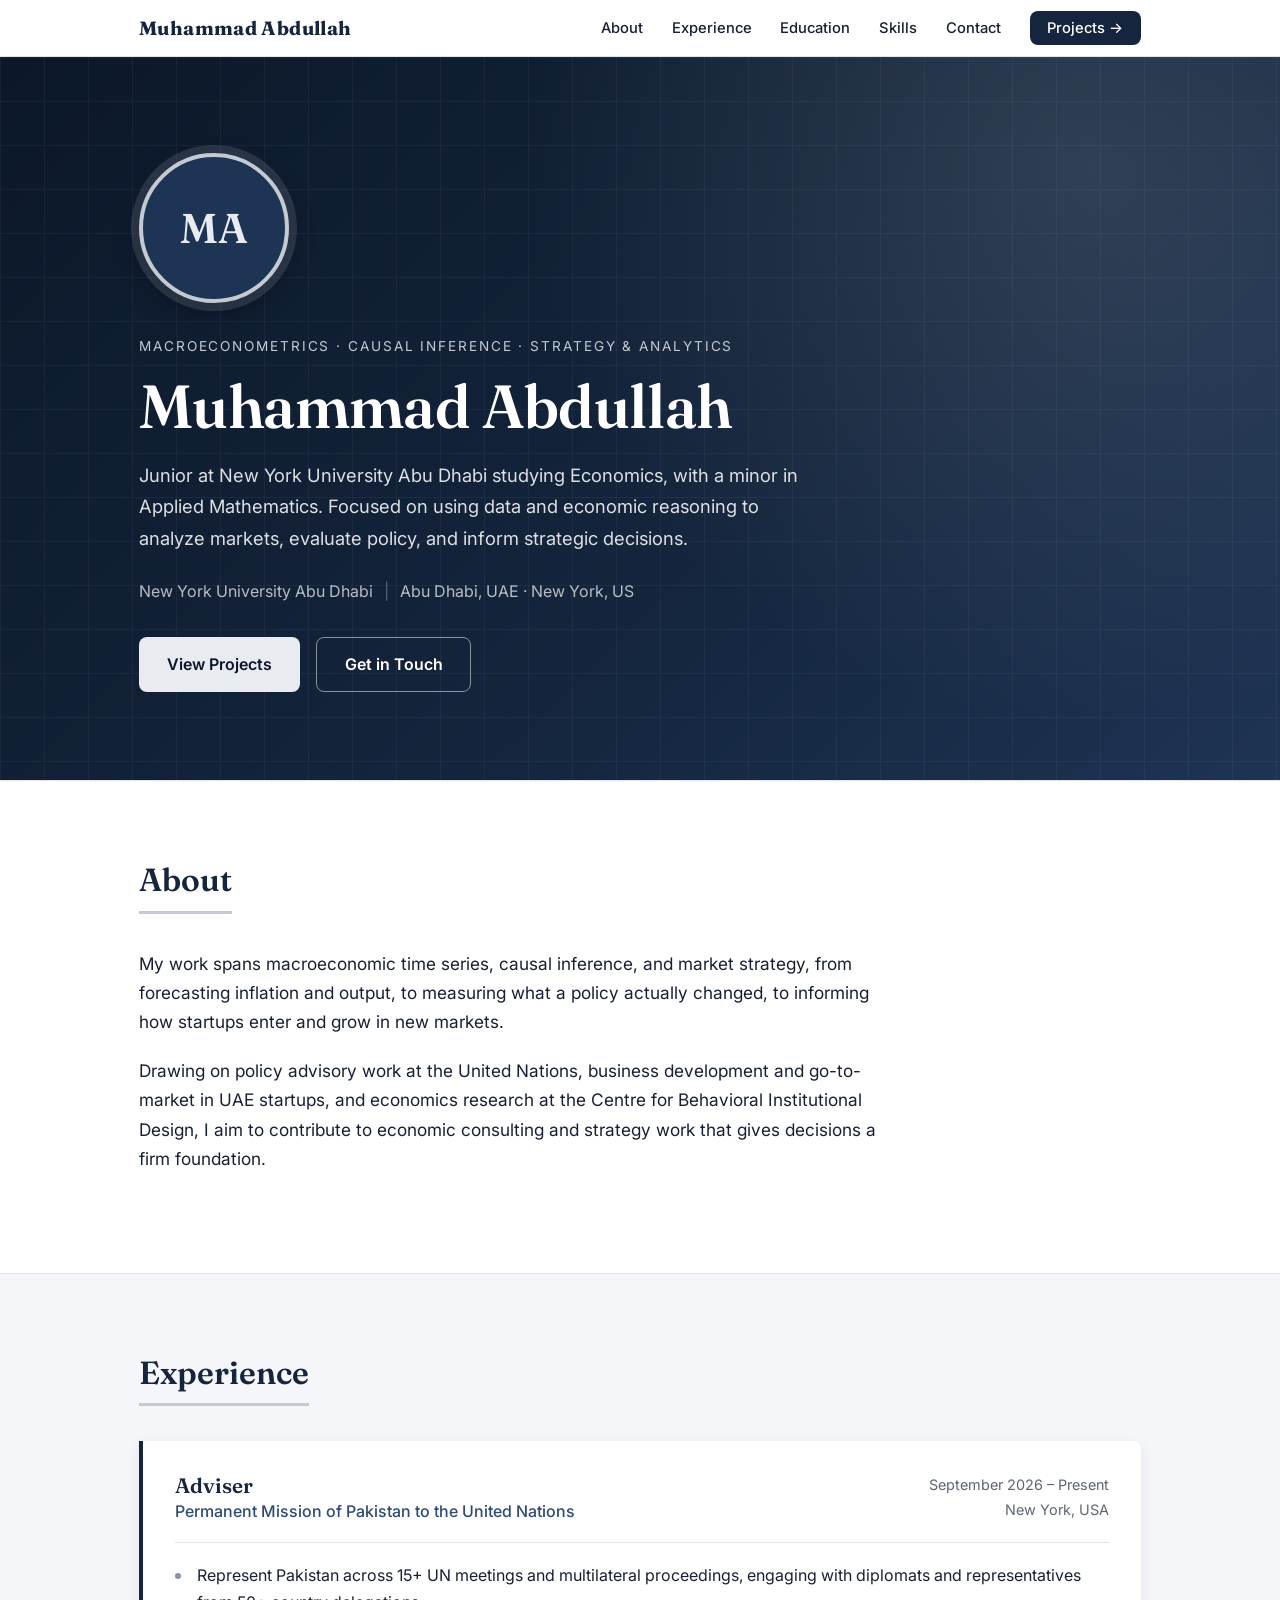
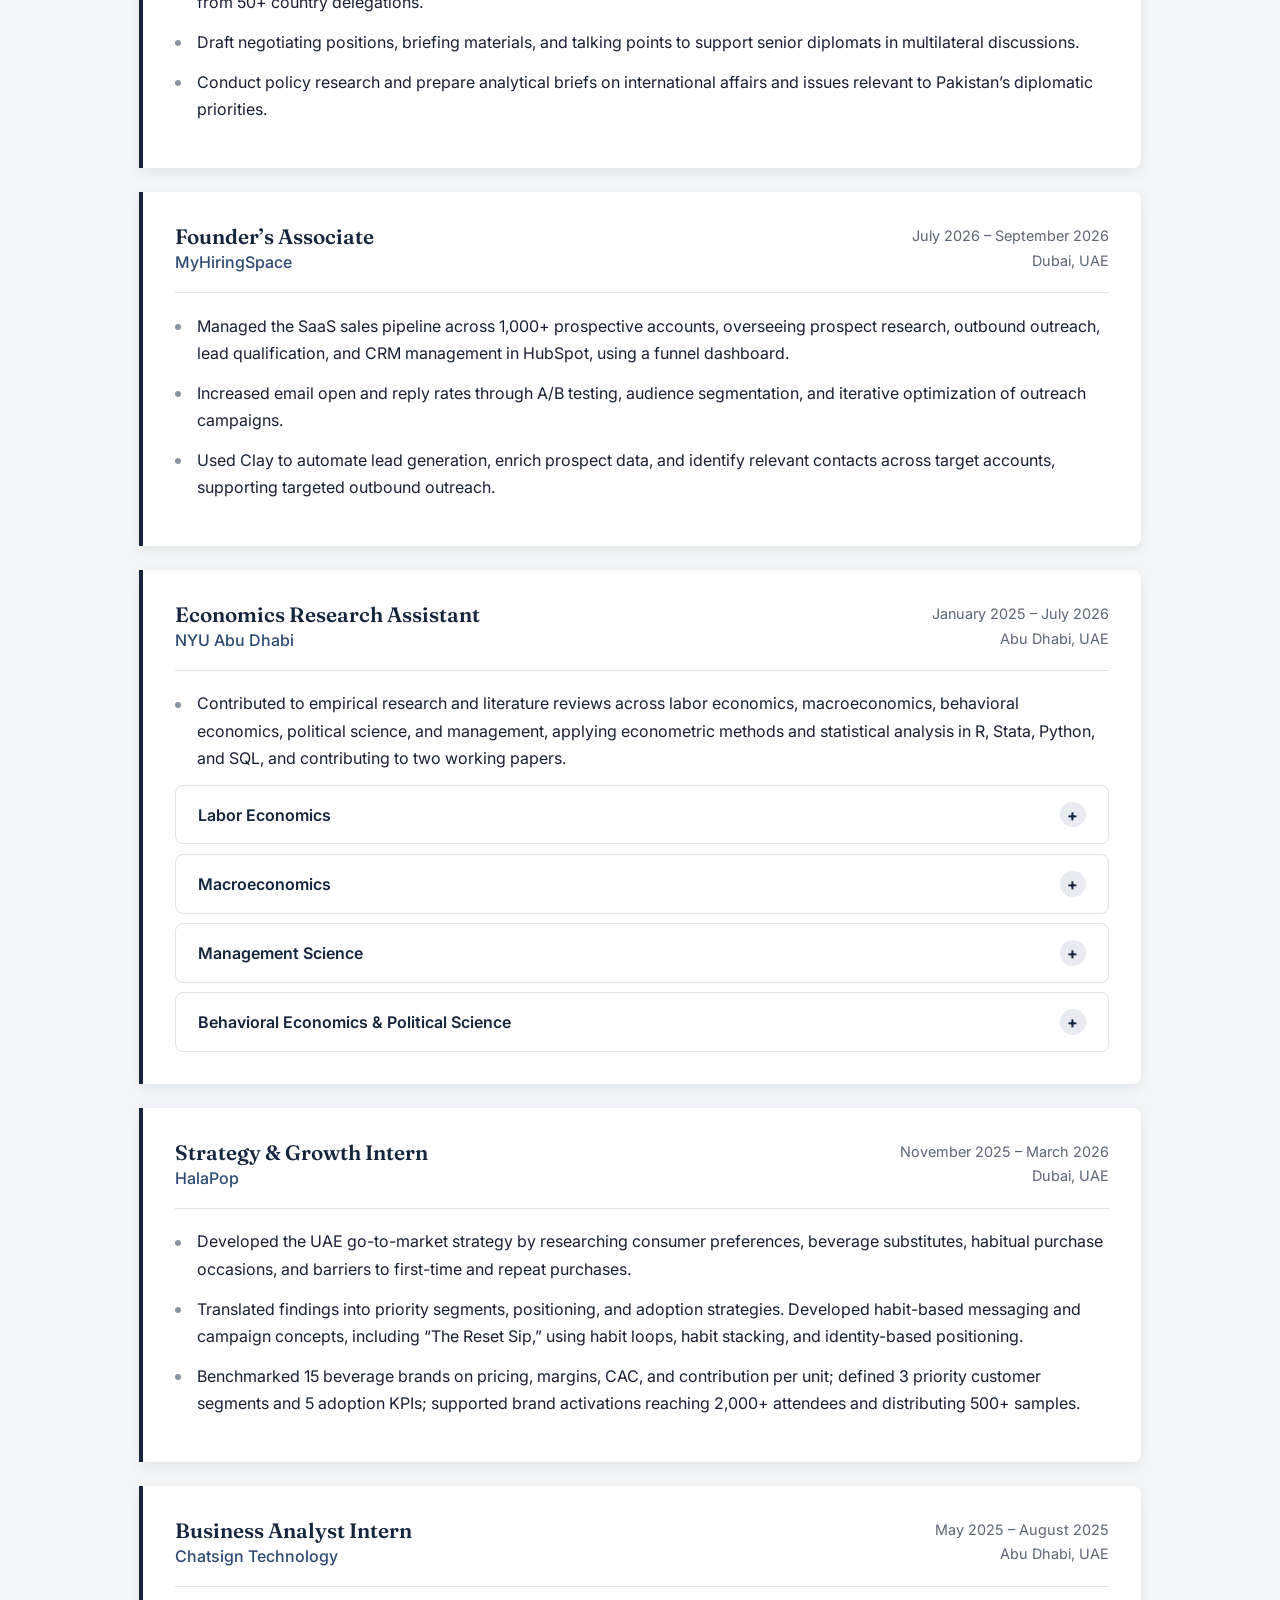
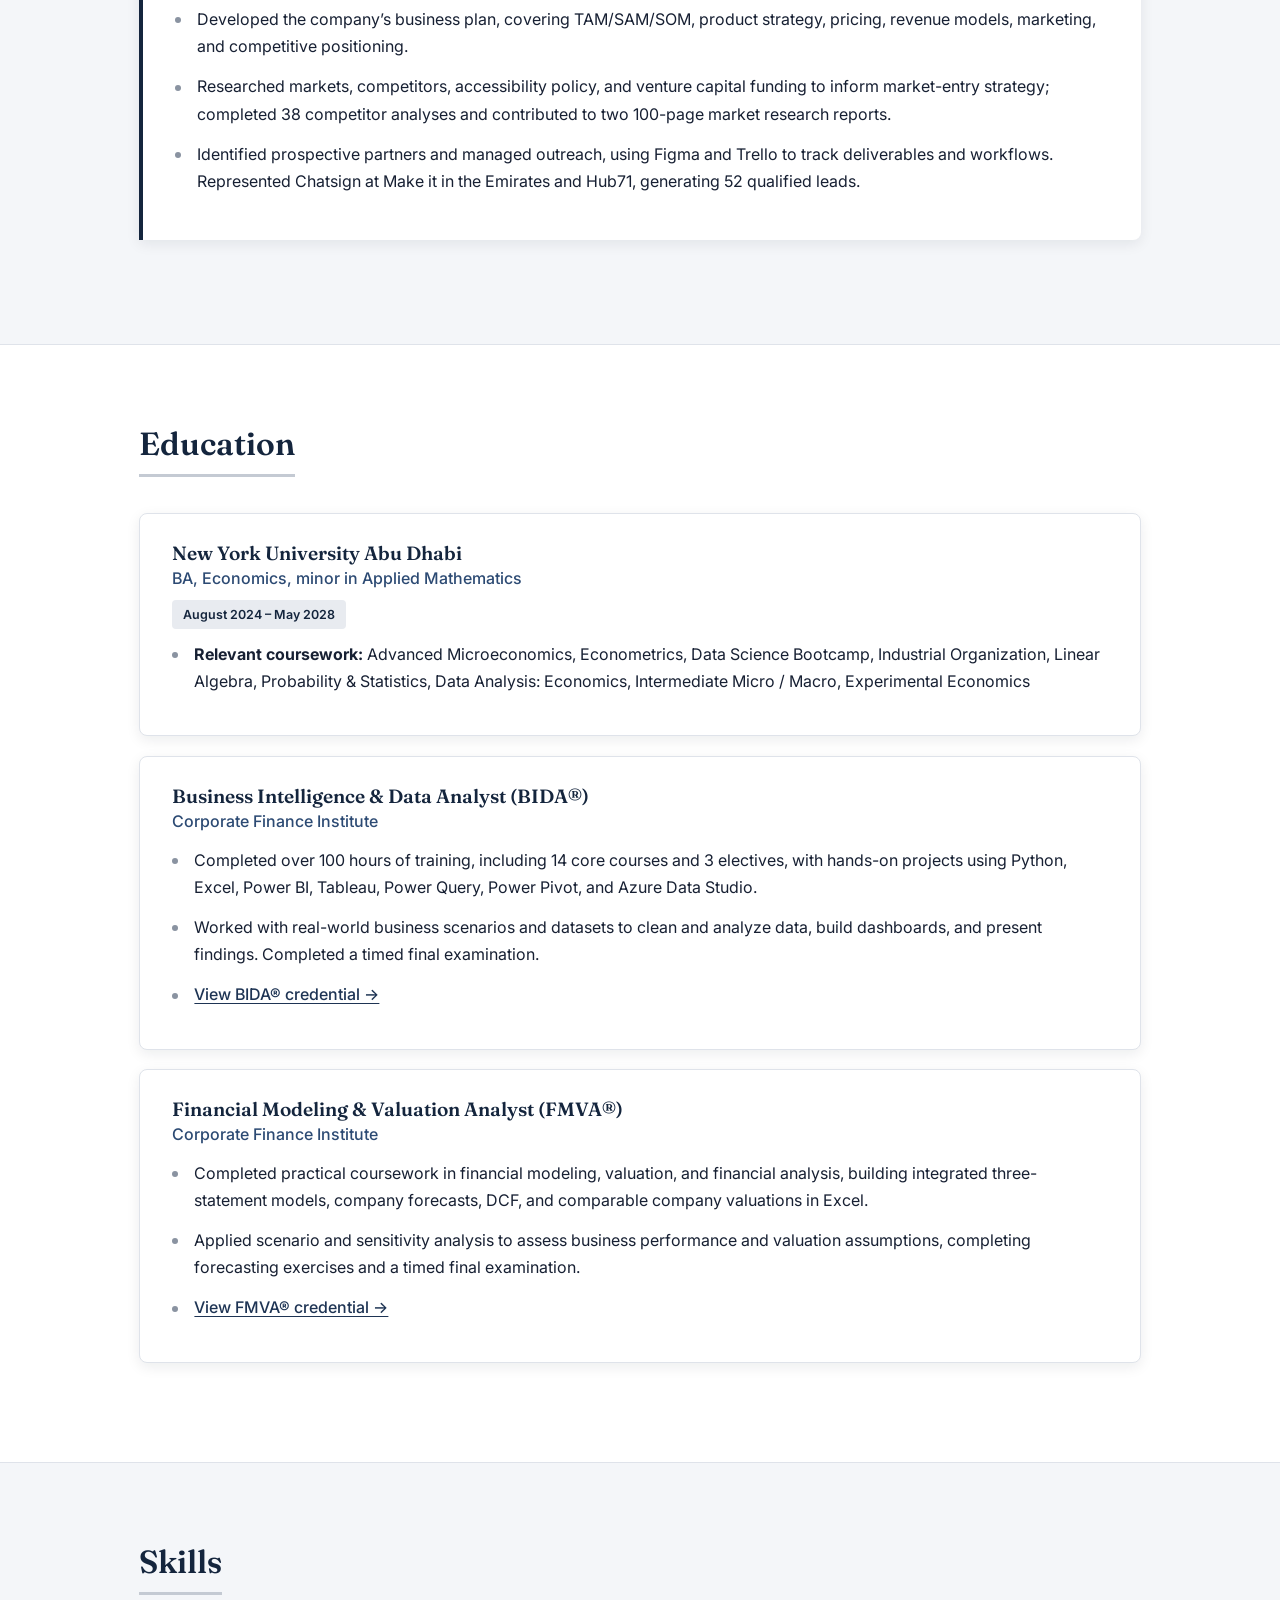
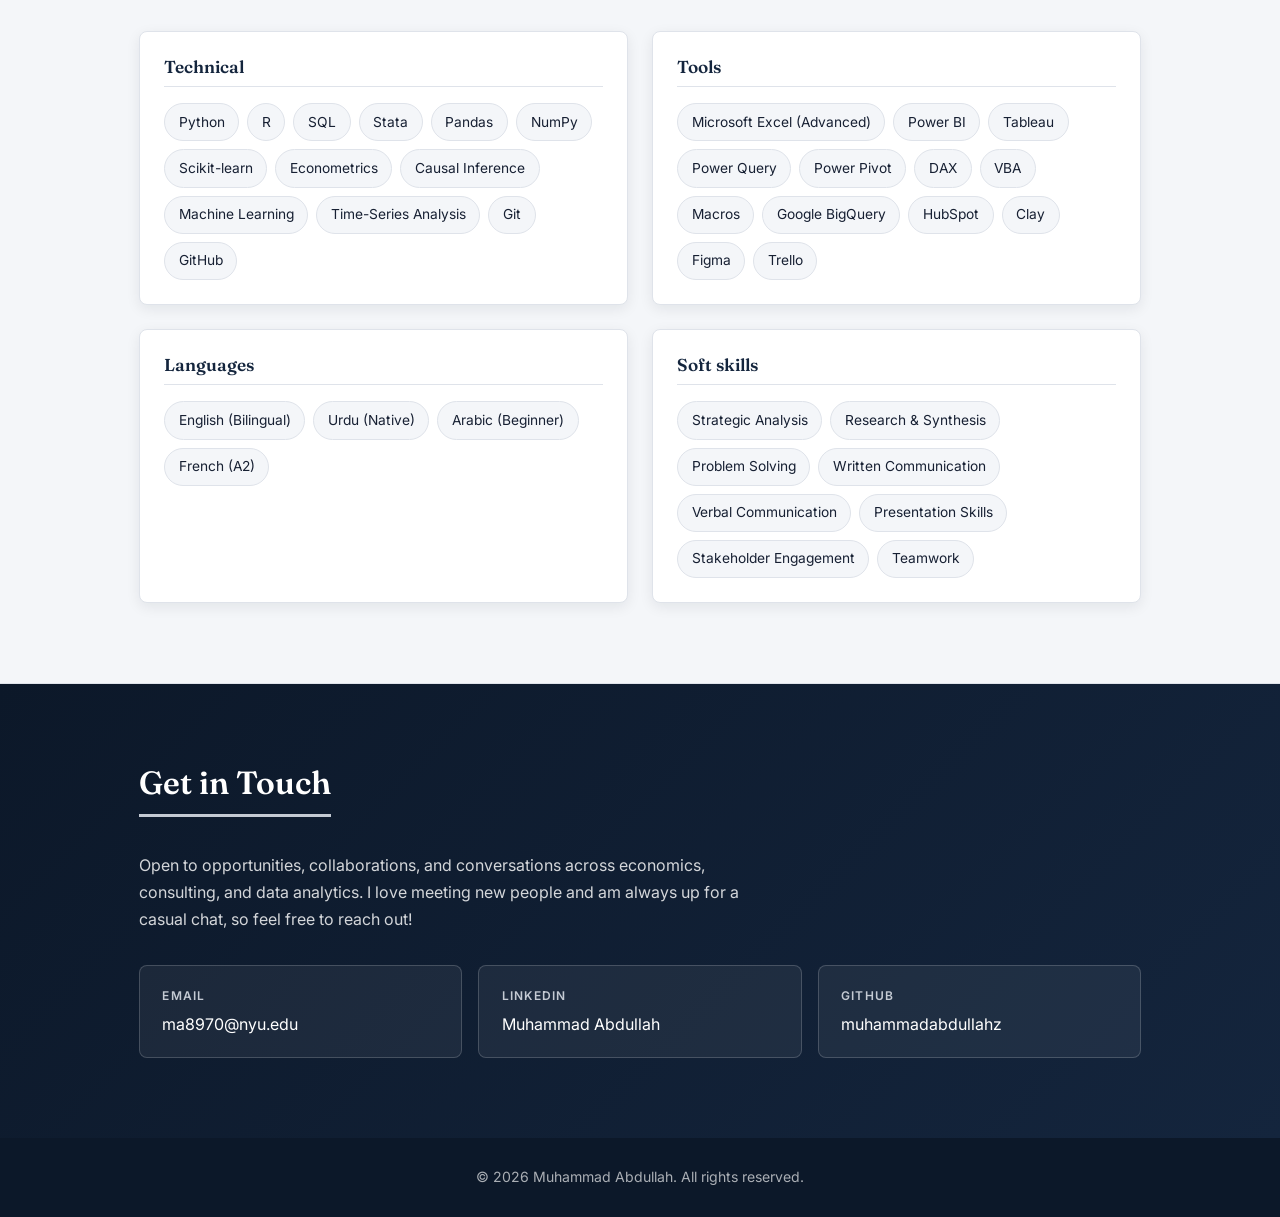
==== index.html @ 949e8705 "Add files via upload" ====
<!DOCTYPE html>
<html lang="en">
<head>
<meta charset="UTF-8">
<meta name="viewport" content="width=device-width, initial-scale=1.0">
<title>Muhammad Abdullah | Economics &amp; Strategy</title>
<meta name="description" content="Muhammad Abdullah: macroeconometrics, causal inference, and strategy &amp; analytics. NYU Abu Dhabi.">
<meta property="og:title" content="Muhammad Abdullah">
<meta property="og:description" content="Macroeconometrics, causal inference, and strategy &amp; analytics. NYU Abu Dhabi.">
<meta property="og:type" content="website">
<link rel="preconnect" href="https://fonts.googleapis.com">
<link rel="preconnect" href="https://fonts.gstatic.com" crossorigin>
<link href="https://fonts.googleapis.com/css2?family=Fraunces:wght@500;600;700&family=Inter:wght@400;500;600&display=swap" rel="stylesheet">
<link rel="stylesheet" href="style.css">
<style>
.about{grid-template-columns:1fr;max-width:760px}.about p{font-size:1.08rem}
.edu .bul{margin-top:.75rem}
.edu .bul a{font-weight:500;text-decoration:underline;text-underline-offset:3px}
</style>
</head>
<body>
<a class="skip" href="#about">Skip to content</a>
<nav class="navbar">
  <div class="container nav-in">
    <a href="#hero" class="logo">Muhammad Abdullah</a>
    <button class="toggle" id="navToggle" aria-label="Toggle navigation" aria-expanded="false"><span></span><span></span><span></span></button>
    <ul class="menu" id="navMenu">
      <li><a href="#about">About</a></li>
      <li><a href="#experience">Experience</a></li>
      <li><a href="#education">Education</a></li>
      <li><a href="#skills">Skills</a></li>
      <li><a href="#contact">Contact</a></li>
      <li><a href="projects.html" class="cta">Projects &rarr;</a></li>
    </ul>
  </div>
</nav>

<header class="hero" id="hero">
  <div class="container">
    <div class="photo">MA<img src="assets/profile.jpg" alt="Muhammad Abdullah" onerror="this.remove()"></div>
    <p class="eyebrow">Macroeconometrics &middot; Causal Inference &middot; Strategy &amp; Analytics</p>
    <h1 class="name">Muhammad Abdullah</h1>
    <p class="tagline">Junior at New York University Abu Dhabi studying Economics, with a minor in Applied Mathematics. Focused on using data and economic reasoning to analyze markets, evaluate policy, and inform strategic decisions.</p>
    <p class="meta"><span>New York University Abu Dhabi</span><span class="sep">|</span><span>Abu Dhabi, UAE &middot; New York, US</span></p>
    <div class="btns">
      <a href="projects.html" class="btn btn-p">View Projects</a>
      <a href="#contact" class="btn btn-s">Get in Touch</a>
    </div>
  </div>
</header>

<section class="section" id="about">
  <div class="container">
    <h2 class="title">About</h2>
    <div class="about">
      <div>
        <p>My work spans macroeconomic time series, causal inference, and market strategy, from forecasting inflation and output, to measuring what a policy actually changed, to informing how startups enter and grow in new markets.</p>
        <p>Drawing on policy advisory work at the United Nations, business development and go-to-market in UAE startups, and economics research at the Centre for Behavioral Institutional Design, I aim to contribute to economic consulting and strategy work that gives decisions a firm foundation.</p>
      </div>
    </div>
  </div>
</section>

<section class="section alt" id="experience">
  <div class="container">
    <h2 class="title">Experience</h2>

    <div class="job">
      <div class="job-h">
        <div><h3 class="role">Adviser</h3><p class="org">Permanent Mission of Pakistan to the United Nations</p></div>
        <div class="when"><p>September 2026 &ndash; Present</p><p>New York, USA</p></div>
      </div>
      <ul class="bul">
        <li>Represent Pakistan across 15+ UN meetings and multilateral proceedings, engaging with diplomats and representatives from 50+ country delegations.</li>
        <li>Draft negotiating positions, briefing materials, and talking points to support senior diplomats in multilateral discussions.</li>
        <li>Conduct policy research and prepare analytical briefs on international affairs and issues relevant to Pakistan&rsquo;s diplomatic priorities.</li>
      </ul>
    </div>

    <div class="job">
      <div class="job-h">
        <div><h3 class="role">Founder&rsquo;s Associate</h3><p class="org">MyHiringSpace</p></div>
        <div class="when"><p>July 2026 &ndash; September 2026</p><p>Dubai, UAE</p></div>
      </div>
      <ul class="bul">
        <li>Managed the SaaS sales pipeline across 1,000+ prospective accounts, overseeing prospect research, outbound outreach, lead qualification, and CRM management in HubSpot, using a funnel dashboard.</li>
        <li>Increased email open and reply rates through A/B testing, audience segmentation, and iterative optimization of outreach campaigns.</li>
        <li>Used Clay to automate lead generation, enrich prospect data, and identify relevant contacts across target accounts, supporting targeted outbound outreach.</li>
      </ul>
    </div>

    <div class="job">
      <div class="job-h">
        <div><h3 class="role">Economics Research Assistant</h3><p class="org">NYU Abu Dhabi</p></div>
        <div class="when"><p>January 2025 &ndash; July 2026</p><p>Abu Dhabi, UAE</p></div>
      </div>
      <ul class="bul">
        <li>Contributed to empirical research and literature reviews across labor economics, macroeconomics, behavioral economics, political science, and management, applying econometric methods and statistical analysis in R, Stata, Python, and SQL, and contributing to two working papers.</li>
      </ul>
      <div class="acc">
        <div class="acc-item">
          <button class="acc-btn" aria-expanded="false" aria-controls="p1"><span>Labor Economics</span><span class="icon">+</span></button>
          <div class="panel" id="p1" hidden><ul class="bul">
            <li><strong>Rural out-migration in India:</strong> Combined LSMS household- and village-level data from Uttar Pradesh and Bihar into a village-level dataset. Cleaned and aggregated data, constructing measures of electricity access, seasonal water scarcity, net landholding, educational attainment, and agricultural sales. Estimated logistic regressions with interaction effects.</li>
            <li><strong>U.S. labor market analysis:</strong> Analyzed NBER CPS MORG microdata in Stata using population weights to examine labor-force participation, employment status, and educational composition. Estimated log-linear wage regressions using age, years of college, and sex to examine demographic differences in wages.</li>
            <li><strong>U.S. time-use analysis:</strong> Processed BLS American Time Use Survey (ATUS) microdata. Cleaned and aggregated individual observations into sex-by-year panels to examine changes in time allocation around COVID-19 and job-search behavior among unemployed individuals on temporary layoff.</li>
          </ul></div>
        </div>
        <div class="acc-item">
          <button class="acc-btn" aria-expanded="false" aria-controls="p2"><span>Macroeconomics</span><span class="icon">+</span></button>
          <div class="panel" id="p2" hidden><ul class="bul">
            <li><strong>European Central Bank monetary policy and money markets:</strong> Analyzed the ECB&rsquo;s evolving monetary policy implementation framework. Investigated the transition from the pre-crisis corridor system to quantitative easing (QE) and subsequent quantitative tightening (QT), focusing on how excess reserves and collateral scarcity influence the transmission of policy rates. Used ECB Money Market Statistical Reporting (MMSR) data to examine &euro;STR and repo-rate dynamics and liquidity distribution.</li>
          </ul></div>
        </div>
        <div class="acc-item">
          <button class="acc-btn" aria-expanded="false" aria-controls="p3"><span>Management Science</span><span class="icon">+</span></button>
          <div class="panel" id="p3" hidden><ul class="bul">
            <li><strong>Advice-giving and feedback:</strong> Reviewed empirical and theoretical research across leading economics, management, and psychology journals to examine how advice and feedback influence individual decision-making, learning, and performance. Compared findings across experimental studies, focusing on how the source, framing, timing, and specificity of advice affect its reception and application, and how individual characteristics and organizational contexts shape responses to feedback.</li>
          </ul></div>
        </div>
        <div class="acc-item">
          <button class="acc-btn" aria-expanded="false" aria-controls="p4"><span>Behavioral Economics &amp; Political Science</span><span class="icon">+</span></button>
          <div class="panel" id="p4" hidden><ul class="bul">
            <li><strong>Behavioral research:</strong> Supported an identity-diary study at NYU Abu Dhabi, coding survey responses, facilitating research sessions, managing participant data, and conducting data-quality checks.</li>
            <li><strong>Political economy of immigration:</strong> Reviewed leading economics and political science literature on the formation of immigration attitudes and the political consequences of migration. Examined how migrant communities and exposure to immigration shape host-society preferences, considering economic competition, cultural identity, social interactions, and political mobilization. Investigated variation in anti-immigration sentiment and support for far-right parties and how that translates into political preferences and voting behavior.</li>
          </ul></div>
        </div>
      </div>
    </div>

    <div class="job">
      <div class="job-h">
        <div><h3 class="role">Strategy &amp; Growth Intern</h3><p class="org">HalaPop</p></div>
        <div class="when"><p>November 2025 &ndash; March 2026</p><p>Dubai, UAE</p></div>
      </div>
      <ul class="bul">
        <li>Developed the UAE go-to-market strategy by researching consumer preferences, beverage substitutes, habitual purchase occasions, and barriers to first-time and repeat purchases.</li>
        <li>Translated findings into priority segments, positioning, and adoption strategies. Developed habit-based messaging and campaign concepts, including &ldquo;The Reset Sip,&rdquo; using habit loops, habit stacking, and identity-based positioning.</li>
        <li>Benchmarked 15 beverage brands on pricing, margins, CAC, and contribution per unit; defined 3 priority customer segments and 5 adoption KPIs; supported brand activations reaching 2,000+ attendees and distributing 500+ samples.</li>
      </ul>
    </div>

    <div class="job">
      <div class="job-h">
        <div><h3 class="role">Business Analyst Intern</h3><p class="org">Chatsign Technology</p></div>
        <div class="when"><p>May 2025 &ndash; August 2025</p><p>Abu Dhabi, UAE</p></div>
      </div>
      <ul class="bul">
        <li>Developed the company&rsquo;s business plan, covering TAM/SAM/SOM, product strategy, pricing, revenue models, marketing, and competitive positioning.</li>
        <li>Researched markets, competitors, accessibility policy, and venture capital funding to inform market-entry strategy; completed 38 competitor analyses and contributed to two 100-page market research reports.</li>
        <li>Identified prospective partners and managed outreach, using Figma and Trello to track deliverables and workflows. Represented Chatsign at Make it in the Emirates and Hub71, generating 52 qualified leads.</li>
      </ul>
    </div>
  </div>
</section>

<section class="section" id="education">
  <div class="container">
    <h2 class="title">Education</h2>
    <div class="edu">
      <h3>New York University Abu Dhabi</h3>
      <p>BA, Economics, minor in Applied Mathematics</p>
      <span class="tag">August 2024 &ndash; May 2028</span>
      <ul class="bul">
        <li><strong>Relevant coursework:</strong> Advanced Microeconomics, Econometrics, Data Science Bootcamp, Industrial Organization, Linear Algebra, Probability &amp; Statistics, Data Analysis: Economics, Intermediate Micro / Macro, Experimental Economics</li>
      </ul>
    </div>
    <div class="edu">
      <h3>Business Intelligence &amp; Data Analyst (BIDA&reg;)</h3>
      <p>Corporate Finance Institute</p>
      <ul class="bul">
        <li>Completed over 100 hours of training, including 14 core courses and 3 electives, with hands-on projects using Python, Excel, Power BI, Tableau, Power Query, Power Pivot, and Azure Data Studio.</li>
        <li>Worked with real-world business scenarios and datasets to clean and analyze data, build dashboards, and present findings. Completed a timed final examination.</li>
        <li><a href="https://credentials.corporatefinanceinstitute.com/profile/muhammadabdullah833075/wallet" target="_blank" rel="noopener noreferrer">View BIDA&reg; credential &rarr;</a></li>
      </ul>
    </div>
    <div class="edu">
      <h3>Financial Modeling &amp; Valuation Analyst (FMVA&reg;)</h3>
      <p>Corporate Finance Institute</p>
      <ul class="bul">
        <li>Completed practical coursework in financial modeling, valuation, and financial analysis, building integrated three-statement models, company forecasts, DCF, and comparable company valuations in Excel.</li>
        <li>Applied scenario and sensitivity analysis to assess business performance and valuation assumptions, completing forecasting exercises and a timed final examination.</li>
        <li><a href="https://credentials.corporatefinanceinstitute.com/profile/muhammadabdullah833075/wallet" target="_blank" rel="noopener noreferrer">View FMVA&reg; credential &rarr;</a></li>
      </ul>
    </div>
  </div>
</section>

<section class="section alt" id="skills">
  <div class="container">
    <h2 class="title">Skills</h2>
    <div class="skills">
      <div class="skill"><h3>Technical</h3><div class="chips"><span>Python</span><span>R</span><span>SQL</span><span>Stata</span><span>Pandas</span><span>NumPy</span><span>Scikit-learn</span><span>Econometrics</span><span>Causal Inference</span><span>Machine Learning</span><span>Time-Series Analysis</span><span>Git</span><span>GitHub</span></div></div>
      <div class="skill"><h3>Tools</h3><div class="chips"><span>Microsoft Excel (Advanced)</span><span>Power BI</span><span>Tableau</span><span>Power Query</span><span>Power Pivot</span><span>DAX</span><span>VBA</span><span>Macros</span><span>Google BigQuery</span><span>HubSpot</span><span>Clay</span><span>Figma</span><span>Trello</span></div></div>
      <div class="skill"><h3>Languages</h3><div class="chips"><span>English (Bilingual)</span><span>Urdu (Native)</span><span>Arabic (Beginner)</span><span>French (A2)</span></div></div>
      <div class="skill"><h3>Soft skills</h3><div class="chips"><span>Strategic Analysis</span><span>Research &amp; Synthesis</span><span>Problem Solving</span><span>Written Communication</span><span>Verbal Communication</span><span>Presentation Skills</span><span>Stakeholder Engagement</span><span>Teamwork</span></div></div>
    </div>
  </div>
</section>

<section class="section contact" id="contact">
  <div class="container">
    <h2 class="title">Get in Touch</h2>
    <p class="intro">Open to opportunities, collaborations, and conversations across economics, consulting, and data analytics. I love meeting new people and am always up for a casual chat, so feel free to reach out!</p>
    <div class="clinks">
      <a class="cc" href="mailto:ma8970@nyu.edu"><small>Email</small>ma8970@nyu.edu</a>
      <a class="cc" href="https://www.linkedin.com/in/muhammad-abdullah-2b5332397/" target="_blank" rel="noopener noreferrer"><small>LinkedIn</small>Muhammad Abdullah</a>
      <a class="cc" href="https://github.com/muhammadabdullahz" target="_blank" rel="noopener noreferrer"><small>GitHub</small>muhammadabdullahz</a>
    </div>
  </div>
</section>

<footer class="footer"><div class="container"><p>&copy; <span id="year"></span> Muhammad Abdullah. All rights reserved.</p></div></footer>
<script src="script.js"></script>
</body>
</html>
---- style.css ----
:root{
  --navy:#14253d;--navy-deep:#0c1829;--navy-mid:#1e3454;--navy-light:#2c4a73;
  --silver:#c4cad3;--silver-light:#e8ebf0;--silver-dark:#8a93a1;--silver-text:#5b6573;
  --ink:#172033;--bg:#fff;--bg-alt:#f4f6f9;--border:#dfe3ea;
  --shadow:0 4px 14px rgba(12,24,41,.08);--shadow-lg:0 10px 28px rgba(12,24,41,.14);
  --head:'Fraunces',Georgia,serif;--body:'Inter',system-ui,sans-serif;--r:8px;--t:.25s ease;
}
*,*::before,*::after{box-sizing:border-box;margin:0;padding:0}
html{scroll-behavior:smooth;scroll-padding-top:72px}
body{font:400 1rem/1.7 var(--body);color:var(--ink);background:var(--bg);-webkit-font-smoothing:antialiased}
a{color:var(--navy-mid);text-decoration:none;transition:color var(--t)}
a:hover{color:var(--navy-light)}
ul{list-style:none}
a:focus-visible,button:focus-visible{outline:3px solid var(--silver-dark);outline-offset:3px}
.skip{position:absolute;left:-999px;top:0;background:var(--navy);color:#fff;padding:.5rem 1rem;z-index:200}
.skip:focus{left:0}
.container{max-width:1050px;margin:0 auto;padding:0 1.5rem}
.section{padding:5rem 0;border-top:1px solid var(--border)}
.alt{background:var(--bg-alt)}
.title{font:600 2rem/1.2 var(--head);color:var(--navy);margin-bottom:2.2rem;padding-bottom:.7rem;border-bottom:3px solid var(--silver);display:inline-block}

/* nav */
.navbar{position:sticky;top:0;z-index:100;background:rgba(255,255,255,.95);backdrop-filter:blur(10px);border-bottom:1px solid var(--border)}
.nav-in{display:flex;justify-content:space-between;align-items:center;padding:.9rem 1.5rem}
.logo{font:700 1.2rem var(--head);color:var(--navy);letter-spacing:.02em}
.menu{display:flex;gap:1.8rem;align-items:center}
.menu a{font-size:.92rem;font-weight:500;color:var(--ink);padding:.25rem 0;border-bottom:2px solid transparent}
.menu a:hover,.menu a.active{color:var(--navy);border-bottom-color:var(--silver-dark)}
.menu .cta{background:var(--navy);color:#fff;padding:.5rem 1.1rem;border-radius:var(--r);border:0}
.menu .cta:hover{background:var(--navy-light);color:#fff}
.toggle{display:none;background:none;border:0;cursor:pointer;flex-direction:column;gap:5px;padding:.4rem}
.toggle span{width:24px;height:2px;background:var(--navy)}

/* hero */
.hero{color:#fff;padding:6rem 0 5.5rem;position:relative;overflow:hidden;
  background:radial-gradient(circle at 85% 15%,rgba(196,202,211,.16),transparent 45%),linear-gradient(135deg,var(--navy-deep),var(--navy) 60%,var(--navy-mid))}
.hero::before{content:"";position:absolute;inset:0;opacity:.06;
  background-image:linear-gradient(var(--silver) 1px,transparent 1px),linear-gradient(90deg,var(--silver) 1px,transparent 1px);background-size:44px 44px}
.hero .container{position:relative}
.photo{position:relative;width:150px;height:150px;border-radius:50%;margin-bottom:2rem;border:4px solid var(--silver);box-shadow:0 0 0 8px rgba(196,202,211,.15),0 8px 26px rgba(0,0,0,.3);overflow:hidden;background:var(--navy-mid);display:grid;place-items:center;font:600 2.6rem var(--head);color:var(--silver-light)}
.photo img{position:absolute;inset:0;width:100%;height:100%;object-fit:cover;object-position:center top}
.eyebrow{font-size:.85rem;letter-spacing:.14em;text-transform:uppercase;color:var(--silver);margin-bottom:1rem}
.name{font:600 clamp(2.4rem,6vw,3.8rem)/1.1 var(--head);letter-spacing:-.01em;margin-bottom:1.2rem}
.tagline{font-size:1.15rem;color:rgba(255,255,255,.86);max-width:680px;margin-bottom:1.5rem}
.meta{color:rgba(255,255,255,.7);margin-bottom:2rem}
.meta .sep{margin:0 .7rem;opacity:.4}
.btns{display:flex;gap:1rem;flex-wrap:wrap}
.btn{display:inline-block;padding:.8rem 1.7rem;font-weight:600;border-radius:var(--r);border:1.5px solid transparent;transition:all var(--t)}
.btn-p{background:var(--silver-light);color:var(--navy-deep)}
.btn-p:hover{background:#fff;color:var(--navy-deep);transform:translateY(-2px)}
.btn-s{color:#fff;border-color:rgba(255,255,255,.5)}
.btn-s:hover{background:rgba(255,255,255,.1);border-color:#fff;color:#fff}

/* about */
.about{display:grid;grid-template-columns:1.6fr 1fr;gap:3rem;align-items:start}
.about p{margin-bottom:1.2rem}
.stats{display:grid;grid-template-columns:1fr 1fr;gap:1rem}
.stat{background:#fff;border:1px solid var(--border);border-top:3px solid var(--silver);border-radius:var(--r);padding:1.3rem 1rem;text-align:center;box-shadow:var(--shadow)}
.stat b{display:block;font:700 1.7rem var(--head);color:var(--navy)}
.stat span{font-size:.82rem;color:var(--silver-text)}

/* experience */
.job{background:#fff;border-left:4px solid var(--navy);border-radius:0 var(--r) var(--r) 0;padding:2rem;box-shadow:var(--shadow);margin-bottom:1.5rem}
.job-h{display:flex;justify-content:space-between;flex-wrap:wrap;gap:1rem;margin-bottom:1.2rem;padding-bottom:1rem;border-bottom:1px solid var(--border)}
.role{font:600 1.3rem var(--head);color:var(--navy)}
.org{font-weight:500;color:var(--navy-light)}
.when{text-align:right;font-size:.9rem;color:var(--silver-text)}
.bul li{position:relative;padding-left:1.4rem;margin-bottom:.8rem}
.bul li::before{content:"";position:absolute;left:0;top:.7rem;width:6px;height:6px;border-radius:50%;background:var(--silver-dark)}
.acc{display:flex;flex-direction:column;gap:.6rem}
.acc-item{border:1px solid var(--border);border-radius:var(--r);overflow:hidden;background:#fff}
.acc-item:has([aria-expanded="true"]){border-color:var(--navy-light);box-shadow:var(--shadow)}
.acc-btn{width:100%;display:flex;justify-content:space-between;align-items:center;gap:1rem;padding:1rem 1.4rem;background:none;border:0;cursor:pointer;text-align:left;font:600 1rem var(--body);color:var(--navy)}
.acc-btn:hover,.acc-btn[aria-expanded="true"]{background:var(--bg-alt)}
.icon{flex:none;width:1.6rem;height:1.6rem;border-radius:50%;display:grid;place-items:center;background:var(--silver-light);color:var(--navy);font-weight:700;transition:transform var(--t)}
.acc-btn[aria-expanded="true"] .icon{transform:rotate(45deg);background:var(--navy);color:#fff}
.panel{padding:1.1rem 1.4rem 1.3rem;font-size:.97rem}

/* education */
.edu{background:#fff;border:1px solid var(--border);border-radius:var(--r);padding:1.7rem 2rem;margin-bottom:1.2rem;box-shadow:var(--shadow)}
.edu h3{font:600 1.2rem var(--head);color:var(--navy)}
.edu p{color:var(--navy-light);font-weight:500}
.tag{display:inline-block;background:var(--silver-light);color:var(--navy);font-size:.78rem;font-weight:600;padding:.25rem .7rem;border-radius:4px;margin:.5rem .4rem 0 0}

/* skills */
.skills{display:grid;grid-template-columns:1fr 1fr;gap:1.5rem}
.skill{background:#fff;border:1px solid var(--border);border-radius:var(--r);padding:1.5rem;box-shadow:var(--shadow)}
.skill h3{font:600 1.08rem var(--head);color:var(--navy);margin-bottom:1rem;padding-bottom:.6rem;border-bottom:1px solid var(--border)}
.chips{display:flex;flex-wrap:wrap;gap:.5rem}
.chips span{padding:.4rem .85rem;background:var(--bg-alt);border:1px solid var(--border);border-radius:999px;font-size:.86rem;transition:all var(--t)}
.chips span:hover{background:var(--navy);color:#fff;border-color:var(--navy)}

/* projects */
.page-h{background:linear-gradient(135deg,var(--navy-deep),var(--navy));color:#fff;padding:4rem 0 3rem}
.page-h h1{font:600 clamp(2rem,4vw,2.8rem) var(--head);margin-bottom:.8rem}
.page-h p{color:rgba(255,255,255,.8);max-width:640px}
.pgrid{display:grid;grid-template-columns:repeat(auto-fit,minmax(300px,1fr));gap:1.3rem}
.card{display:flex;flex-direction:column;gap:.6rem;background:#fff;border:1px solid var(--border);border-top:4px solid var(--navy);border-radius:var(--r);padding:1.4rem;box-shadow:var(--shadow);color:inherit;transition:all var(--t)}
.card:hover{transform:translateY(-3px);box-shadow:var(--shadow-lg);color:inherit}
.card h3{font:600 1.2rem var(--head);color:var(--navy)}
.card p{font-size:.9rem;color:var(--silver-text)}
.card .chips{margin-top:auto}
.card .chips span{font-size:.74rem;padding:.2rem .6rem}

/* contact */
.contact{background:linear-gradient(135deg,var(--navy-deep),var(--navy));color:#fff}
.contact .title{color:#fff;border-bottom-color:var(--silver)}
.contact p.intro{color:rgba(255,255,255,.82);max-width:620px;margin-bottom:2rem}
.clinks{display:grid;grid-template-columns:repeat(auto-fit,minmax(230px,1fr));gap:1rem}
.cc{display:flex;flex-direction:column;padding:1.2rem 1.4rem;background:rgba(255,255,255,.06);border:1px solid rgba(255,255,255,.18);border-radius:var(--r);color:#fff;transition:all var(--t)}
.cc:hover{background:rgba(196,202,211,.15);border-color:var(--silver);transform:translateY(-2px);color:#fff}
.cc small{font-size:.75rem;font-weight:600;letter-spacing:.1em;text-transform:uppercase;color:var(--silver);margin-bottom:.3rem}
.footer{background:var(--navy-deep);color:rgba(255,255,255,.65);padding:1.7rem 0;text-align:center;font-size:.88rem}

@media(max-width:860px){.about,.skills{grid-template-columns:1fr}.when{text-align:left}}
@media(max-width:700px){
  .section{padding:3.5rem 0}.hero{padding:4.5rem 0 4rem}
  .toggle{display:flex}
  .menu{position:absolute;top:100%;left:0;right:0;flex-direction:column;align-items:flex-start;gap:0;background:#fff;border-bottom:1px solid var(--border);padding:0 1.5rem;max-height:0;overflow:hidden;transition:max-height .3s ease}
  .menu.open{max-height:420px;padding:.5rem 1.5rem 1rem}
  .menu li{width:100%;border-bottom:1px solid var(--border)}
  .menu a{display:block;padding:.85rem 0}
  .menu .cta{margin-top:.6rem;text-align:center}
  .meta .sep{display:none}.meta span{display:block}
  .job,.edu{padding:1.4rem 1.2rem}
}
@media(prefers-reduced-motion:reduce){*{transition:none!important}html{scroll-behavior:auto}}
@media print{.navbar,.btns,.toggle{display:none}.hero,.contact{background:#fff;color:#000}}
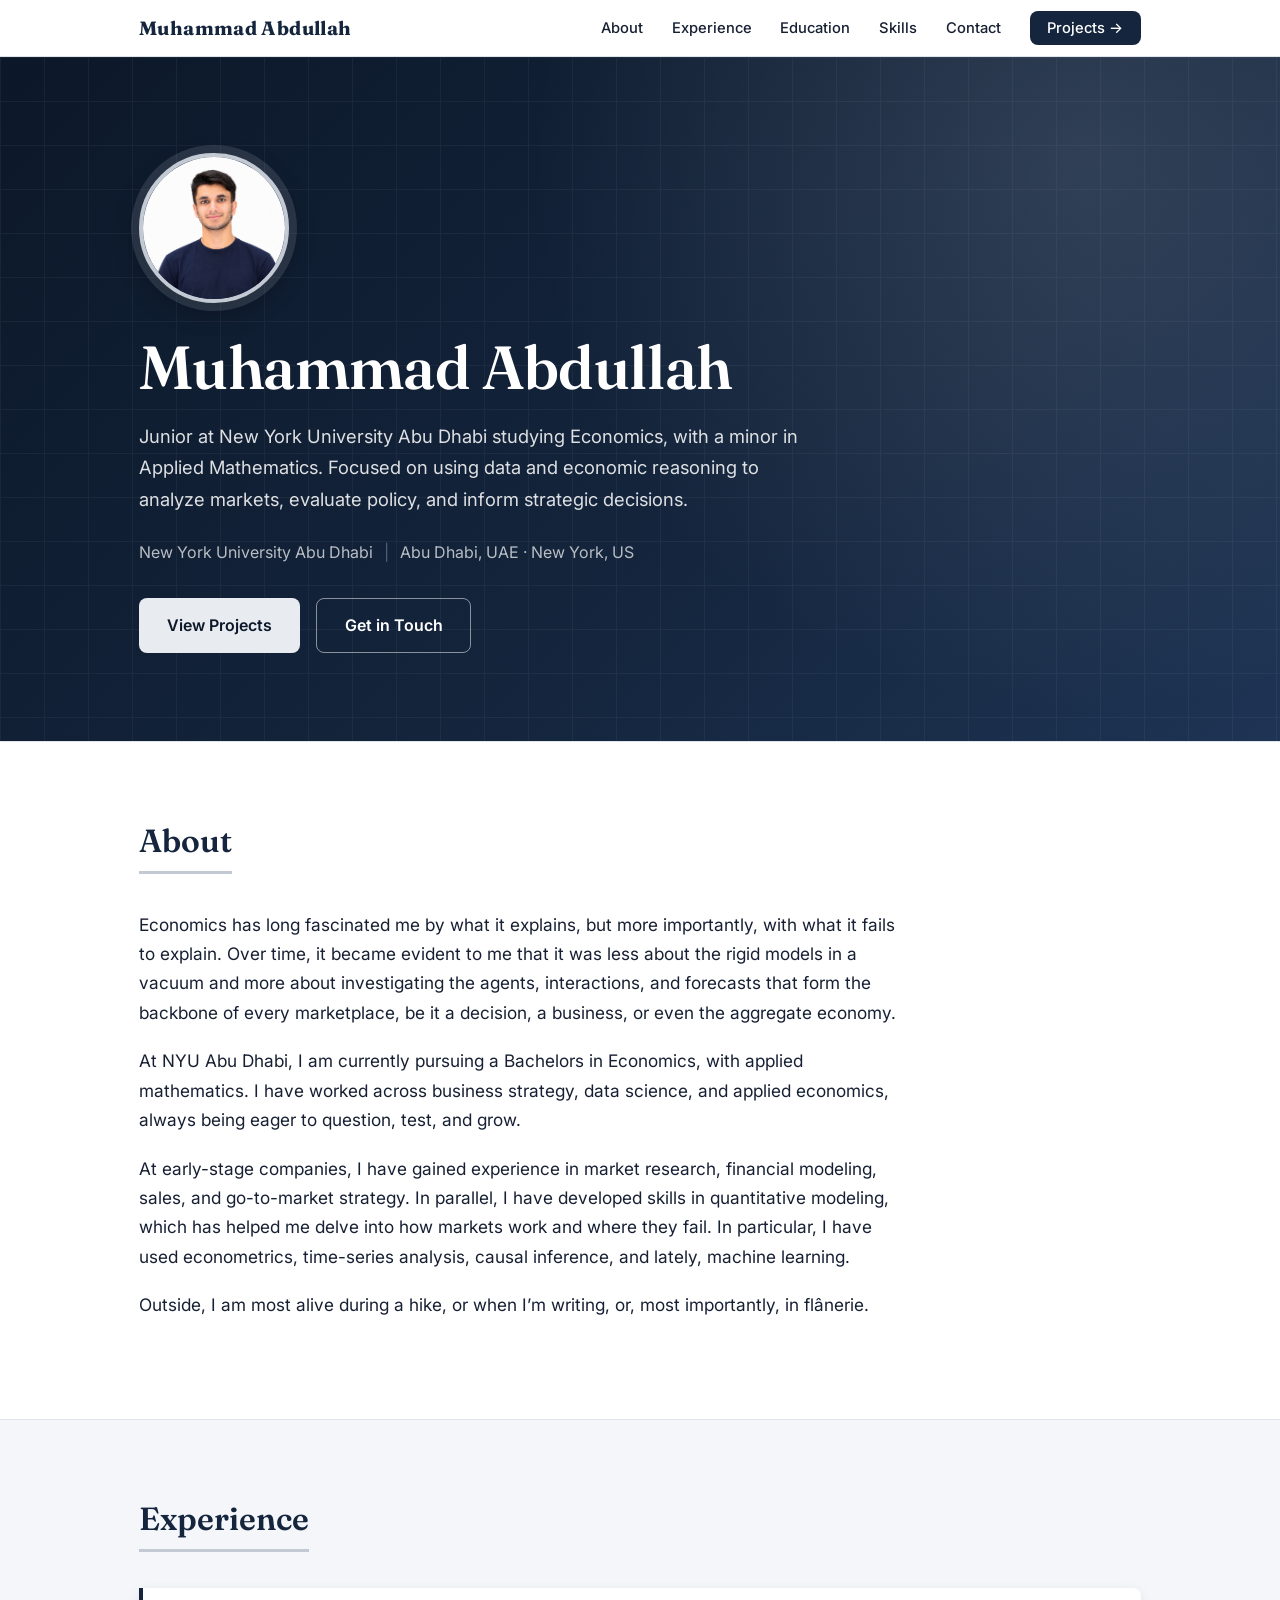
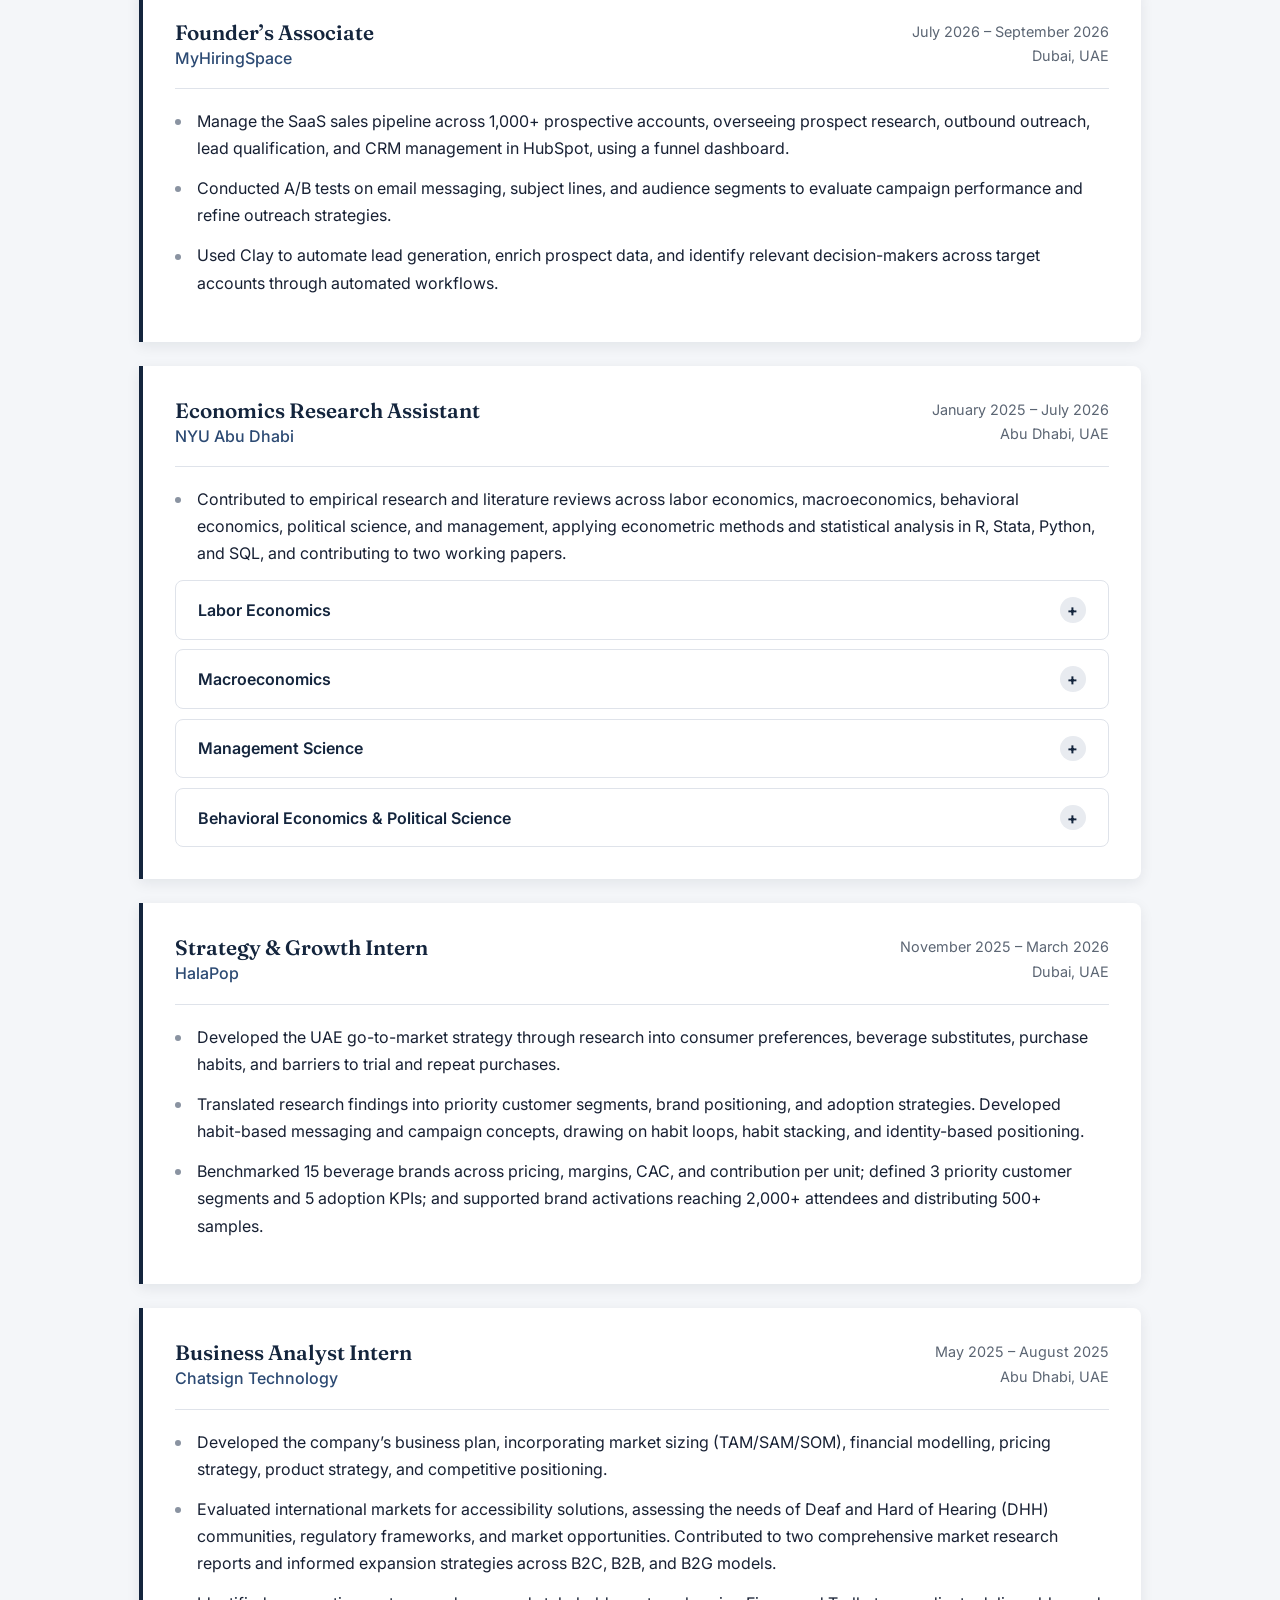
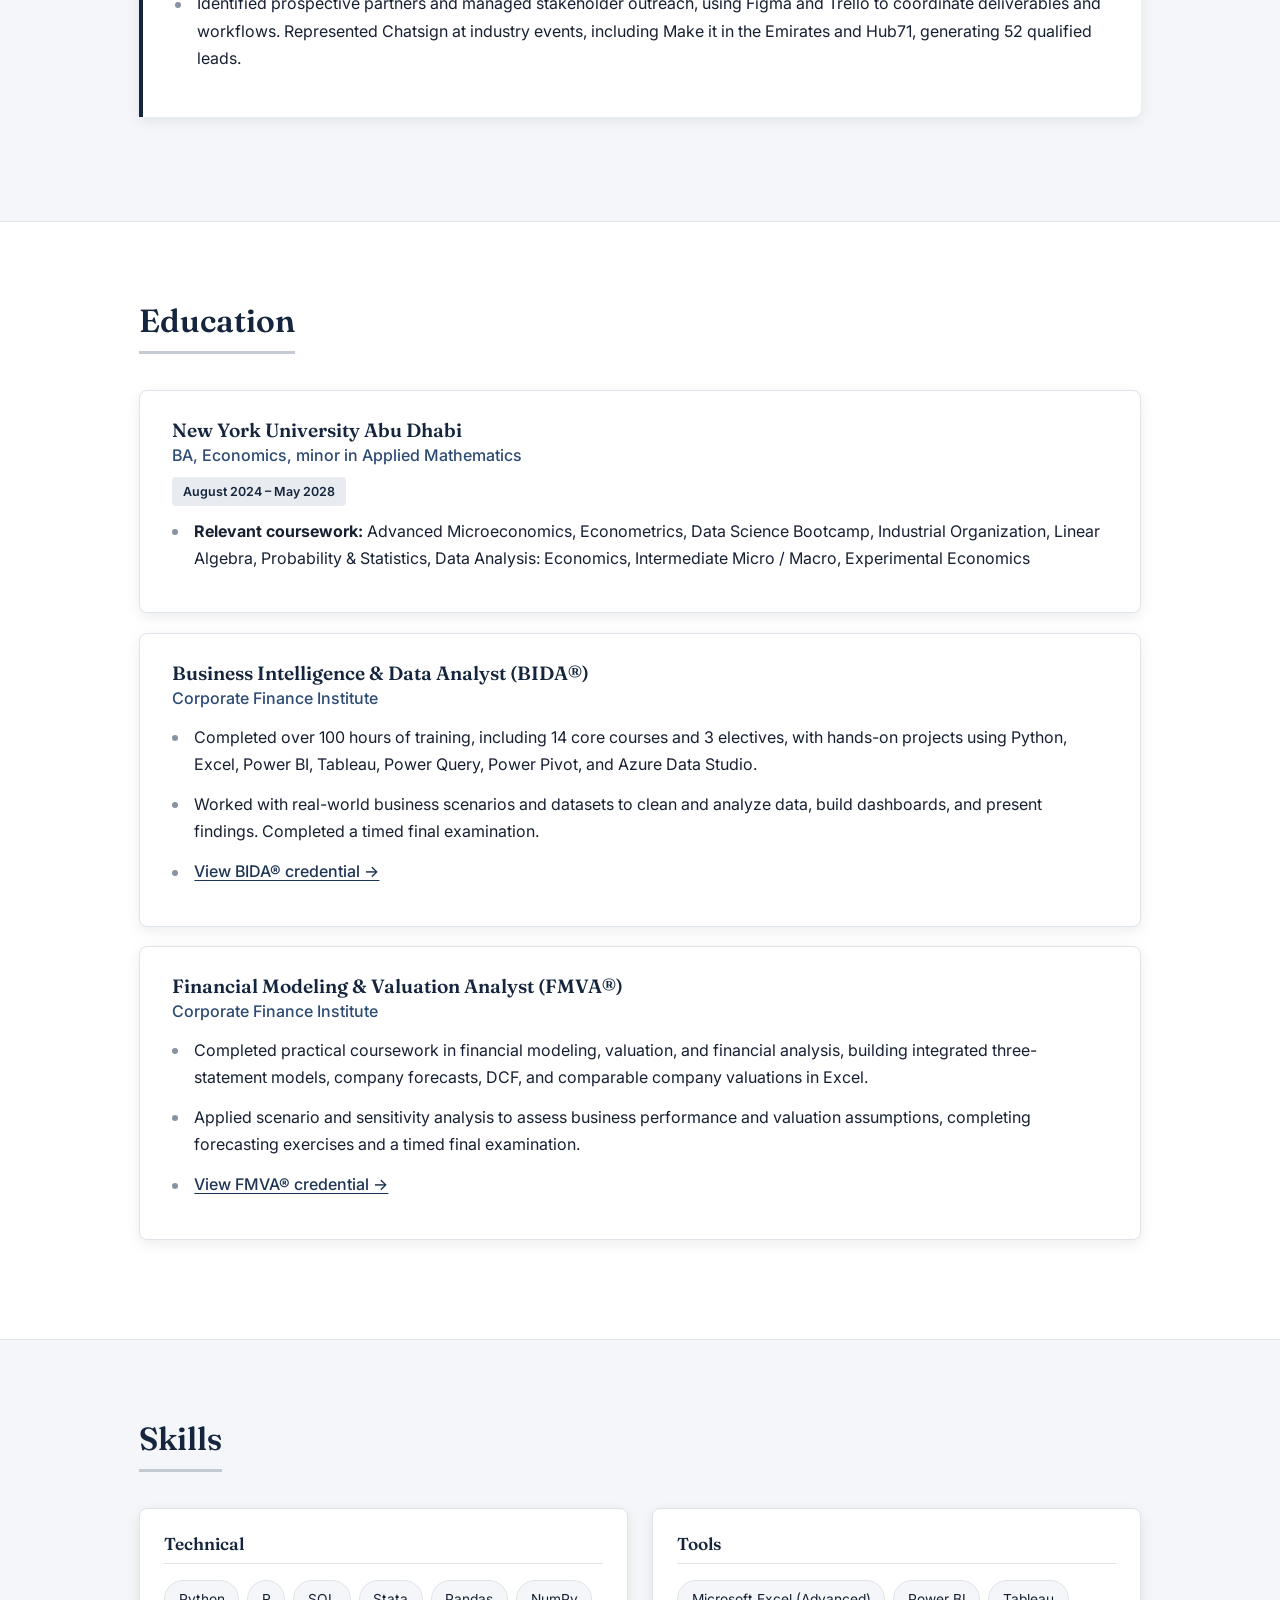
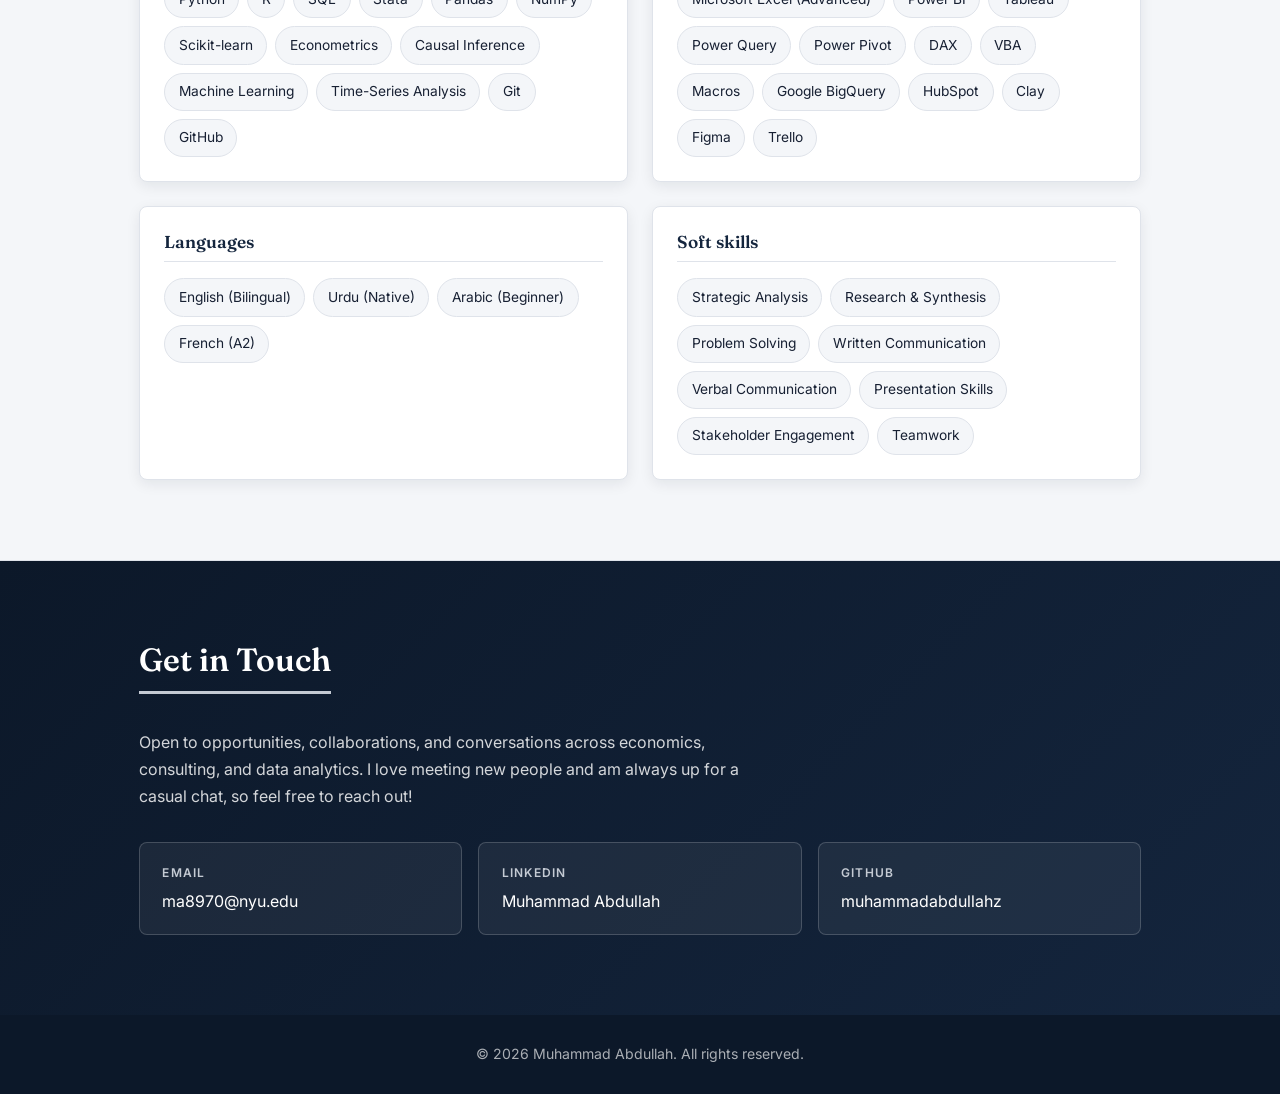
==== commit 9e15be36: "Update index.html" ====
--- a/index.html
+++ b/index.html
@@ -4,9 +4,9 @@
 <meta charset="UTF-8">
 <meta name="viewport" content="width=device-width, initial-scale=1.0">
 <title>Muhammad Abdullah | Economics &amp; Strategy</title>
-<meta name="description" content="Muhammad Abdullah: macroeconometrics, causal inference, and strategy &amp; analytics. NYU Abu Dhabi.">
+<meta name="description" content="Economic and market analysis, business strategy, and quantitative modelling and analytics. NYU Abu Dhabi.">
 <meta property="og:title" content="Muhammad Abdullah">
-<meta property="og:description" content="Macroeconometrics, causal inference, and strategy &amp; analytics. NYU Abu Dhabi.">
+<meta property="og:description" content="Economic and market analysis, business strategy, and quantitative modelling and analytics. NYU Abu Dhabi.">
 <meta property="og:type" content="website">
 <link rel="preconnect" href="https://fonts.googleapis.com">
 <link rel="preconnect" href="https://fonts.gstatic.com" crossorigin>
@@ -38,7 +38,6 @@
 <header class="hero" id="hero">
   <div class="container">
     <div class="photo">MA<img src="assets/profile.jpg" alt="Muhammad Abdullah" onerror="this.remove()"></div>
-    <p class="eyebrow">Macroeconometrics &middot; Causal Inference &middot; Strategy &amp; Analytics</p>
     <h1 class="name">Muhammad Abdullah</h1>
     <p class="tagline">Junior at New York University Abu Dhabi studying Economics, with a minor in Applied Mathematics. Focused on using data and economic reasoning to analyze markets, evaluate policy, and inform strategic decisions.</p>
     <p class="meta"><span>New York University Abu Dhabi</span><span class="sep">|</span><span>Abu Dhabi, UAE &middot; New York, US</span></p>
@@ -54,8 +53,10 @@
     <h2 class="title">About</h2>
     <div class="about">
       <div>
-        <p>My work spans macroeconomic time series, causal inference, and market strategy, from forecasting inflation and output, to measuring what a policy actually changed, to informing how startups enter and grow in new markets.</p>
-        <p>Drawing on policy advisory work at the United Nations, business development and go-to-market in UAE startups, and economics research at the Centre for Behavioral Institutional Design, I aim to contribute to economic consulting and strategy work that gives decisions a firm foundation.</p>
+        <p>Economics has long fascinated me by what it explains, but more importantly, with what it fails to explain. Over time, it became evident to me that it was less about the rigid models in a vacuum and more about investigating the agents, interactions, and forecasts that form the backbone of every marketplace, be it a decision, a business, or even the aggregate economy.</p>
+        <p>At NYU Abu Dhabi, I am currently pursuing a Bachelors in Economics, with applied mathematics. I have worked across business strategy, data science, and applied economics, always being eager to question, test, and grow.</p>
+        <p>At early-stage companies, I have gained experience in market research, financial modeling, sales, and go-to-market strategy. In parallel, I have developed skills in quantitative modeling, which has helped me delve into how markets work and where they fail. In particular, I have used econometrics, time-series analysis, causal inference, and lately, machine learning.</p>
+        <p>Outside, I am most alive during a hike, or when I&rsquo;m writing, or, most importantly, in fl&acirc;nerie.</p>
       </div>
     </div>
   </div>
@@ -64,18 +65,6 @@
 <section class="section alt" id="experience">
   <div class="container">
     <h2 class="title">Experience</h2>
-
-    <div class="job">
-      <div class="job-h">
-        <div><h3 class="role">Adviser</h3><p class="org">Permanent Mission of Pakistan to the United Nations</p></div>
-        <div class="when"><p>September 2026 &ndash; Present</p><p>New York, USA</p></div>
-      </div>
-      <ul class="bul">
-        <li>Represent Pakistan across 15+ UN meetings and multilateral proceedings, engaging with diplomats and representatives from 50+ country delegations.</li>
-        <li>Draft negotiating positions, briefing materials, and talking points to support senior diplomats in multilateral discussions.</li>
-        <li>Conduct policy research and prepare analytical briefs on international affairs and issues relevant to Pakistan&rsquo;s diplomatic priorities.</li>
-      </ul>
-    </div>
 
     <div class="job">
       <div class="job-h">
@@ -83,9 +72,9 @@
         <div class="when"><p>July 2026 &ndash; September 2026</p><p>Dubai, UAE</p></div>
       </div>
       <ul class="bul">
-        <li>Managed the SaaS sales pipeline across 1,000+ prospective accounts, overseeing prospect research, outbound outreach, lead qualification, and CRM management in HubSpot, using a funnel dashboard.</li>
-        <li>Increased email open and reply rates through A/B testing, audience segmentation, and iterative optimization of outreach campaigns.</li>
-        <li>Used Clay to automate lead generation, enrich prospect data, and identify relevant contacts across target accounts, supporting targeted outbound outreach.</li>
+        <li>Manage the SaaS sales pipeline across 1,000+ prospective accounts, overseeing prospect research, outbound outreach, lead qualification, and CRM management in HubSpot, using a funnel dashboard.</li>
+        <li>Conducted A/B tests on email messaging, subject lines, and audience segments to evaluate campaign performance and refine outreach strategies.</li>
+        <li>Used Clay to automate lead generation, enrich prospect data, and identify relevant decision-makers across target accounts through automated workflows.</li>
       </ul>
     </div>
 
@@ -134,9 +123,9 @@
         <div class="when"><p>November 2025 &ndash; March 2026</p><p>Dubai, UAE</p></div>
       </div>
       <ul class="bul">
-        <li>Developed the UAE go-to-market strategy by researching consumer preferences, beverage substitutes, habitual purchase occasions, and barriers to first-time and repeat purchases.</li>
-        <li>Translated findings into priority segments, positioning, and adoption strategies. Developed habit-based messaging and campaign concepts, including &ldquo;The Reset Sip,&rdquo; using habit loops, habit stacking, and identity-based positioning.</li>
-        <li>Benchmarked 15 beverage brands on pricing, margins, CAC, and contribution per unit; defined 3 priority customer segments and 5 adoption KPIs; supported brand activations reaching 2,000+ attendees and distributing 500+ samples.</li>
+        <li>Developed the UAE go-to-market strategy through research into consumer preferences, beverage substitutes, purchase habits, and barriers to trial and repeat purchases.</li>
+        <li>Translated research findings into priority customer segments, brand positioning, and adoption strategies. Developed habit-based messaging and campaign concepts, drawing on habit loops, habit stacking, and identity-based positioning.</li>
+        <li>Benchmarked 15 beverage brands across pricing, margins, CAC, and contribution per unit; defined 3 priority customer segments and 5 adoption KPIs; and supported brand activations reaching 2,000+ attendees and distributing 500+ samples.</li>
       </ul>
     </div>
 
@@ -146,9 +135,9 @@
         <div class="when"><p>May 2025 &ndash; August 2025</p><p>Abu Dhabi, UAE</p></div>
       </div>
       <ul class="bul">
-        <li>Developed the company&rsquo;s business plan, covering TAM/SAM/SOM, product strategy, pricing, revenue models, marketing, and competitive positioning.</li>
-        <li>Researched markets, competitors, accessibility policy, and venture capital funding to inform market-entry strategy; completed 38 competitor analyses and contributed to two 100-page market research reports.</li>
-        <li>Identified prospective partners and managed outreach, using Figma and Trello to track deliverables and workflows. Represented Chatsign at Make it in the Emirates and Hub71, generating 52 qualified leads.</li>
+        <li>Developed the company&rsquo;s business plan, incorporating market sizing (TAM/SAM/SOM), financial modelling, pricing strategy, product strategy, and competitive positioning.</li>
+        <li>Evaluated international markets for accessibility solutions, assessing the needs of Deaf and Hard of Hearing (DHH) communities, regulatory frameworks, and market opportunities. Contributed to two comprehensive market research reports and informed expansion strategies across B2C, B2B, and B2G models.</li>
+        <li>Identified prospective partners and managed stakeholder outreach, using Figma and Trello to coordinate deliverables and workflows. Represented Chatsign at industry events, including Make it in the Emirates and Hub71, generating 52 qualified leads.</li>
       </ul>
     </div>
   </div>
--- a/style.css
+++ b/style.css
@@ -126,3 +126,36 @@
 }
 @media(prefers-reduced-motion:reduce){*{transition:none!important}html{scroll-behavior:auto}}
 @media print{.navbar,.btns,.toggle{display:none}.hero,.contact{background:#fff;color:#000}}
+/* ===== PROJECTS PAGE: replace the earlier additions with this block ===== */
+.page-h .hl{color:#fff;text-decoration:underline;text-underline-offset:3px}
+
+.cat-head{max-width:640px;margin-bottom:2rem;padding-left:1.1rem;border-left:4px solid var(--silver)}
+.cat-title{font:600 clamp(1.5rem,3vw,1.9rem)/1.2 var(--head);color:var(--navy);margin-bottom:.4rem}
+.cat-desc{color:var(--silver-text)}
+
+.sub-title{font:600 1.1rem var(--head);color:var(--navy);margin:0 0 1rem}
+.sub-title a{font:400 .85rem var(--body);text-decoration:underline;text-underline-offset:3px}
+.pgrid + .sub-title{margin-top:2.8rem}
+
+/* fixed column counts keep cards wide enough for clean text */
+.pgrid{gap:1.5rem}
+.pgrid.c2{grid-template-columns:repeat(2,1fr)}
+.pgrid.c3{grid-template-columns:repeat(3,1fr)}
+
+.card{gap:.7rem;padding:1.5rem;overflow:hidden}
+.card-top{display:flex;justify-content:space-between;align-items:flex-start;gap:.8rem}
+.card-top h3{font-size:1.12rem;line-height:1.3}
+.card .ext{flex:none;color:var(--silver-dark);font-size:1.1rem;line-height:1.3;transition:transform var(--t),color var(--t)}
+.card:hover .ext{transform:translate(2px,-2px);color:var(--navy)}
+.card p{font-size:.93rem;line-height:1.65;color:var(--silver-text)}
+.card .chips{margin-top:auto;padding-top:.4rem}
+
+/* picture slot: edge to edge at the top of each card, same frame size across a section */
+.thumb{margin:-1.5rem -1.5rem .5rem;aspect-ratio:16/10;background:#fff;border-bottom:1px solid var(--border);overflow:hidden}
+.thumb img{display:block;width:100%;height:100%;object-fit:contain;padding:.7rem}
+/* dashboard screenshots: fill a wider frame, anchored to the top so titles stay visible */
+.thumb.shot{aspect-ratio:16/9;background:var(--bg-alt)}
+.thumb.shot img{object-fit:cover;object-position:center top;padding:0}
+
+@media(max-width:900px){.pgrid.c3{grid-template-columns:repeat(2,1fr)}}
+@media(max-width:620px){.pgrid.c2,.pgrid.c3{grid-template-columns:1fr}}
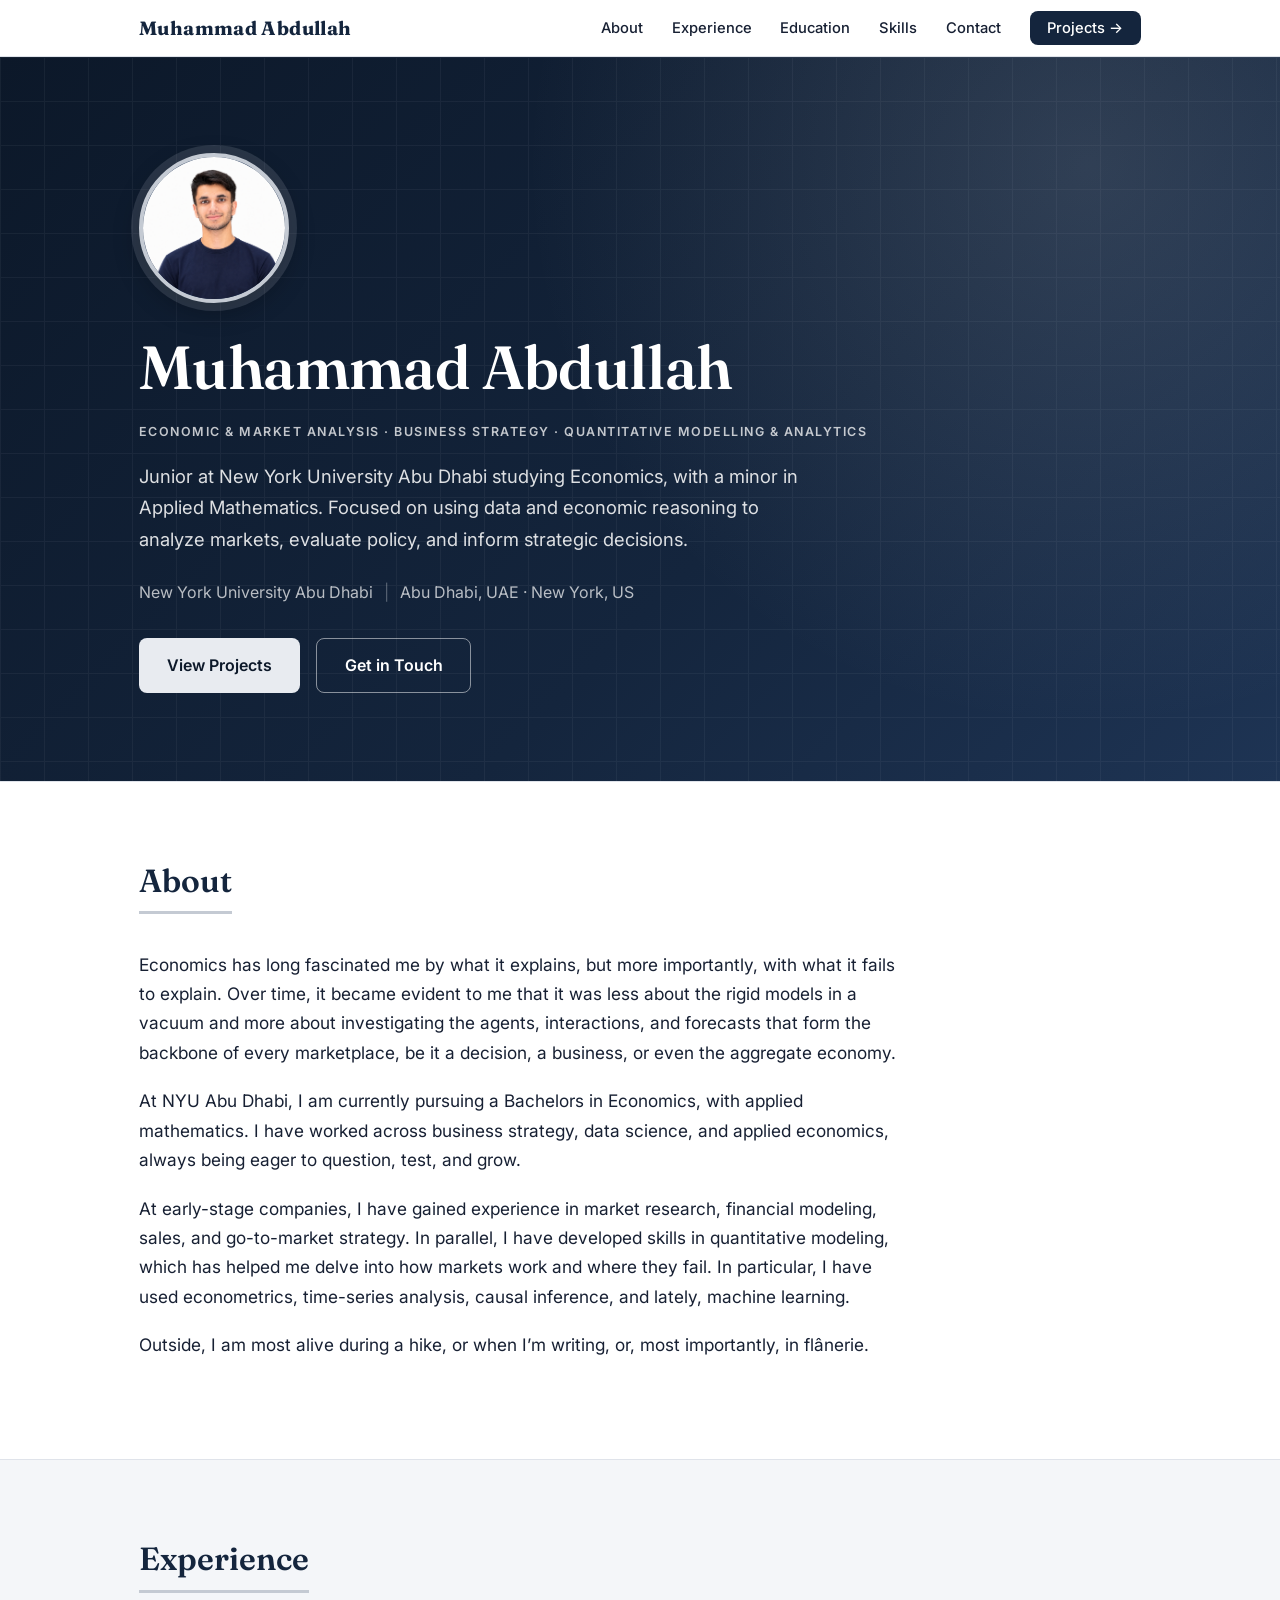
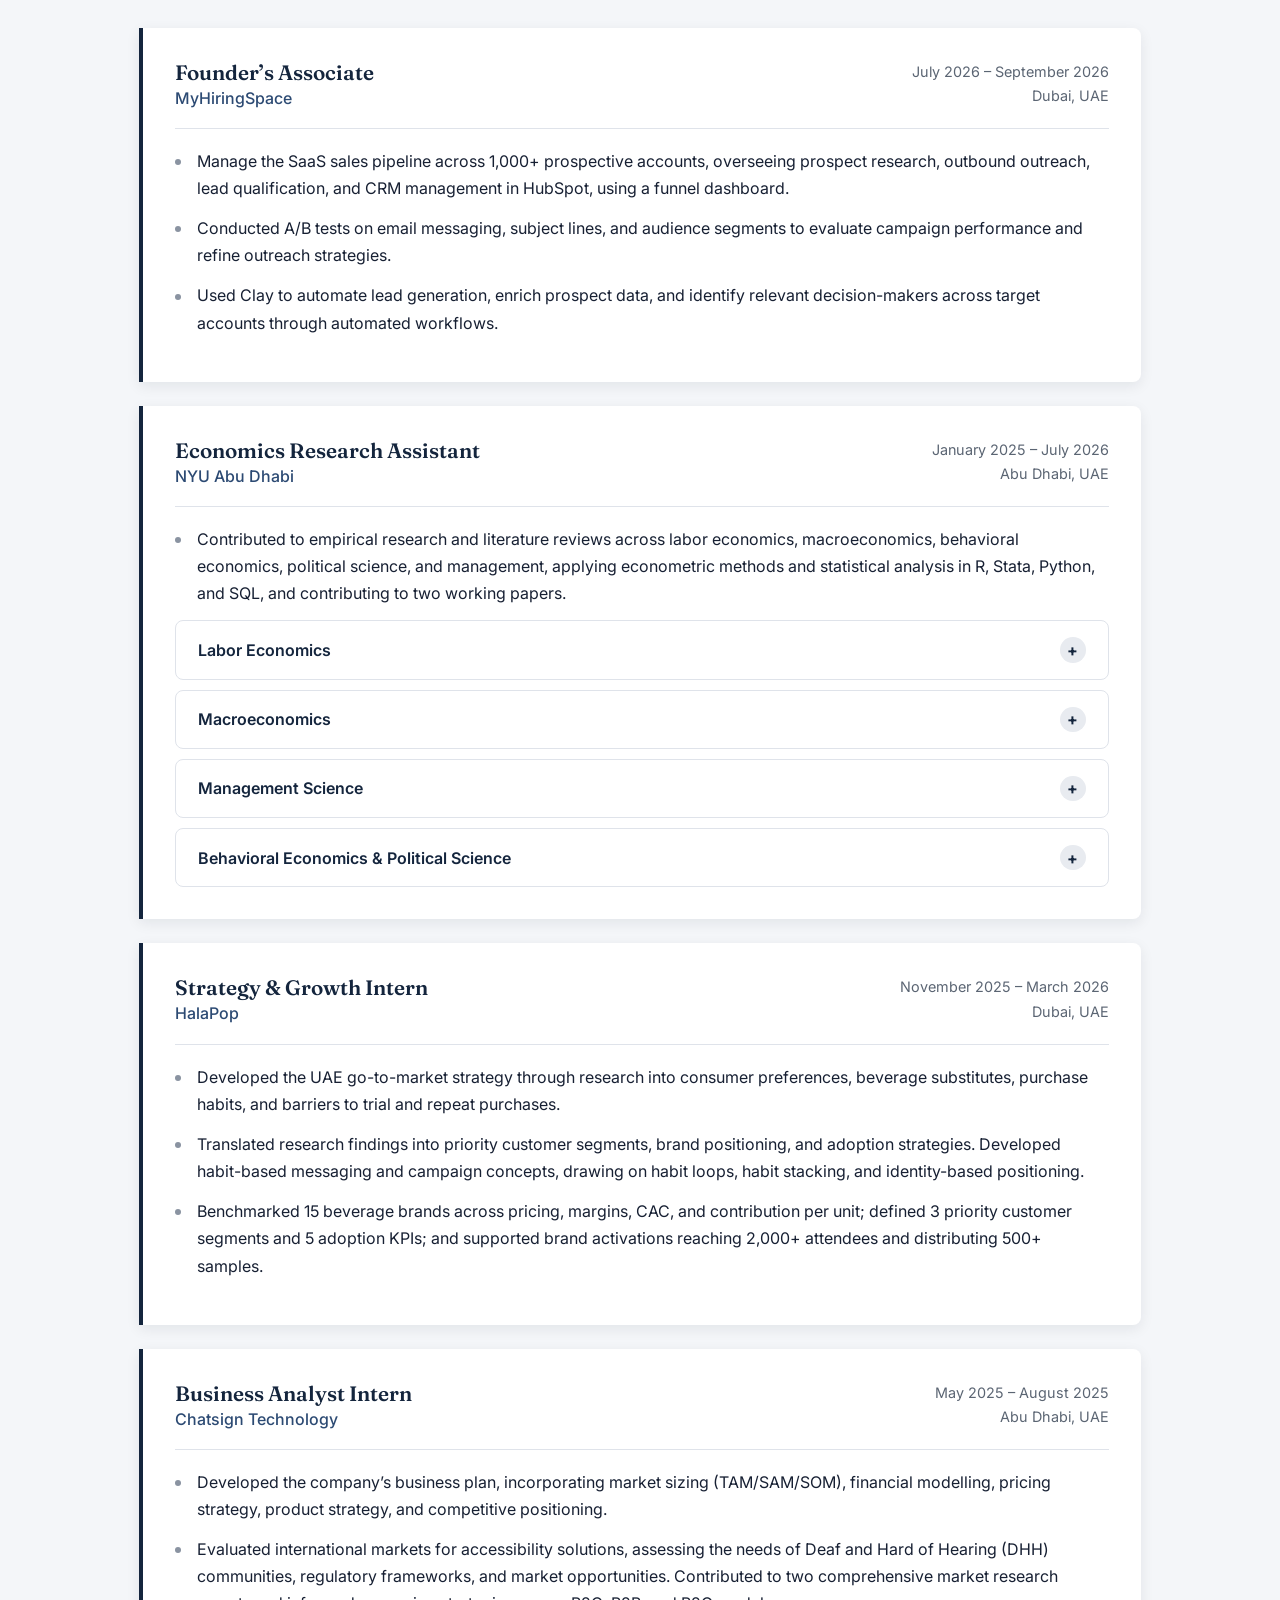
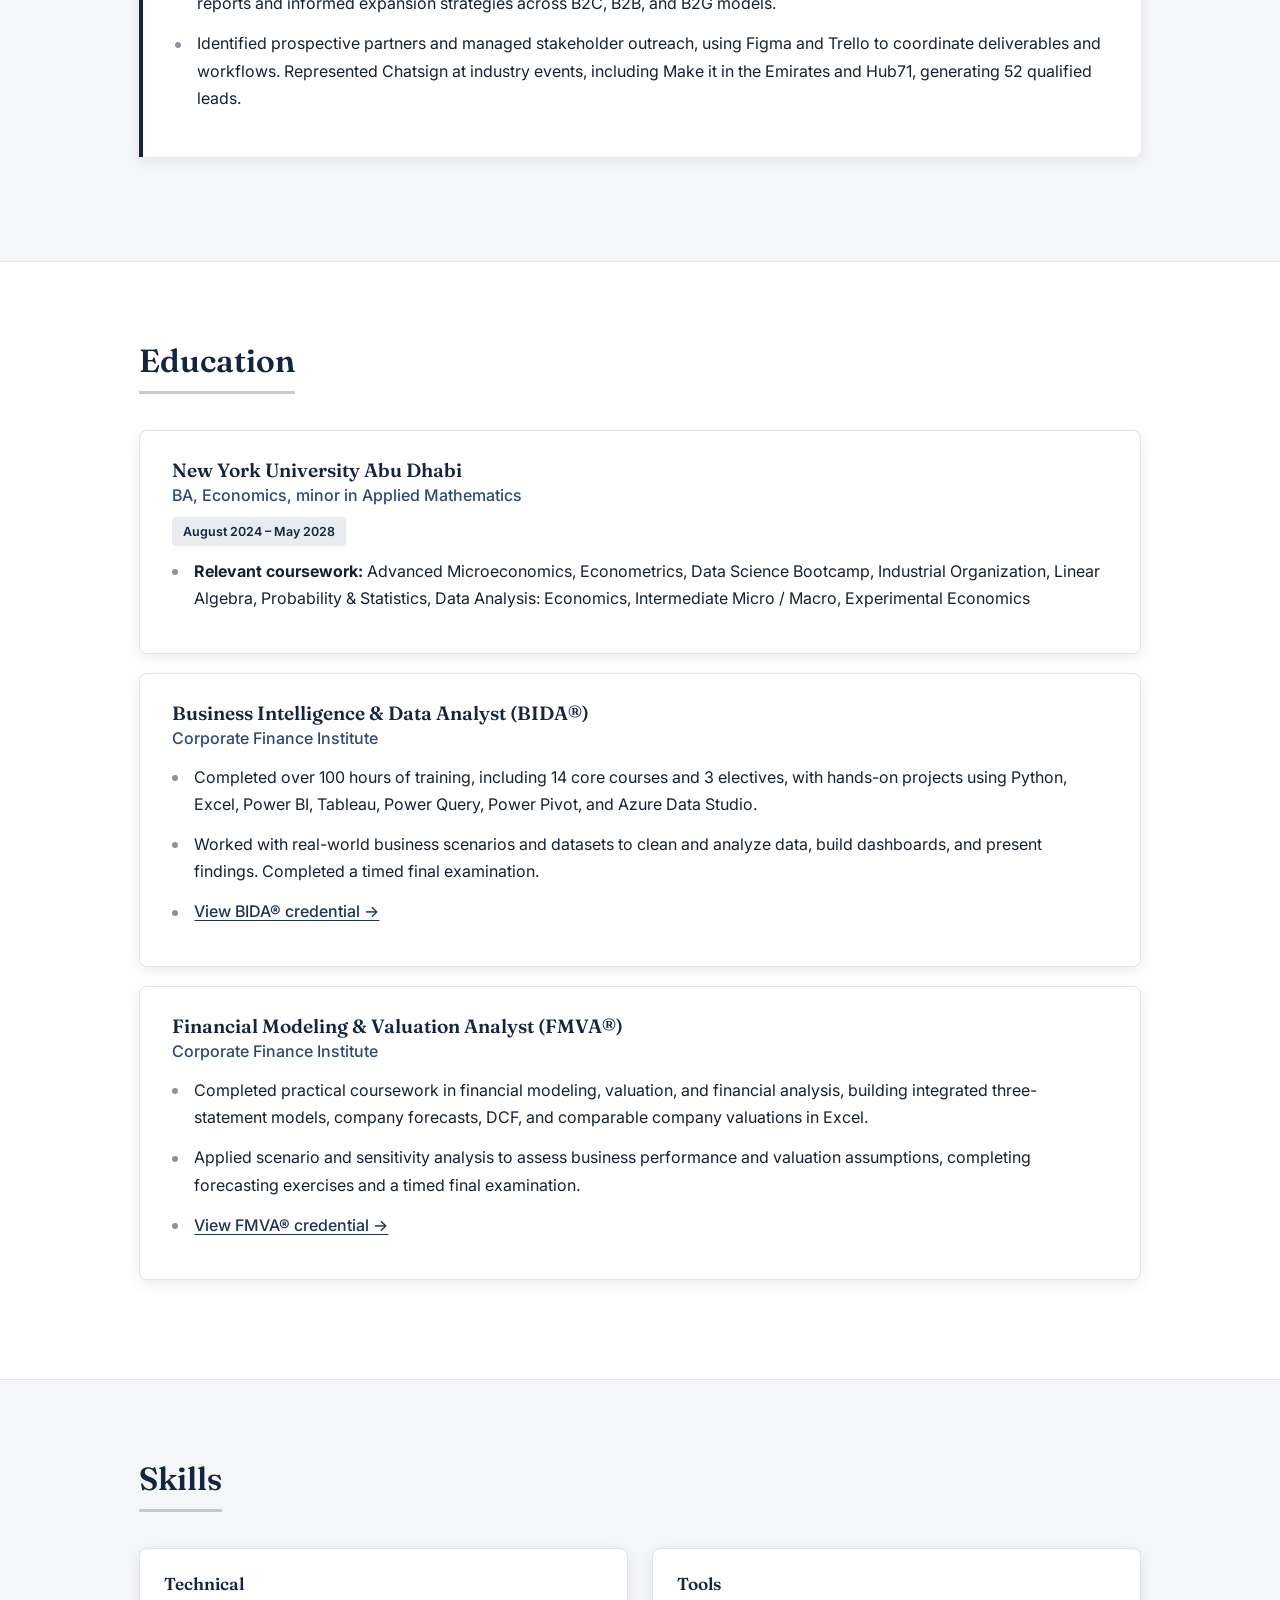
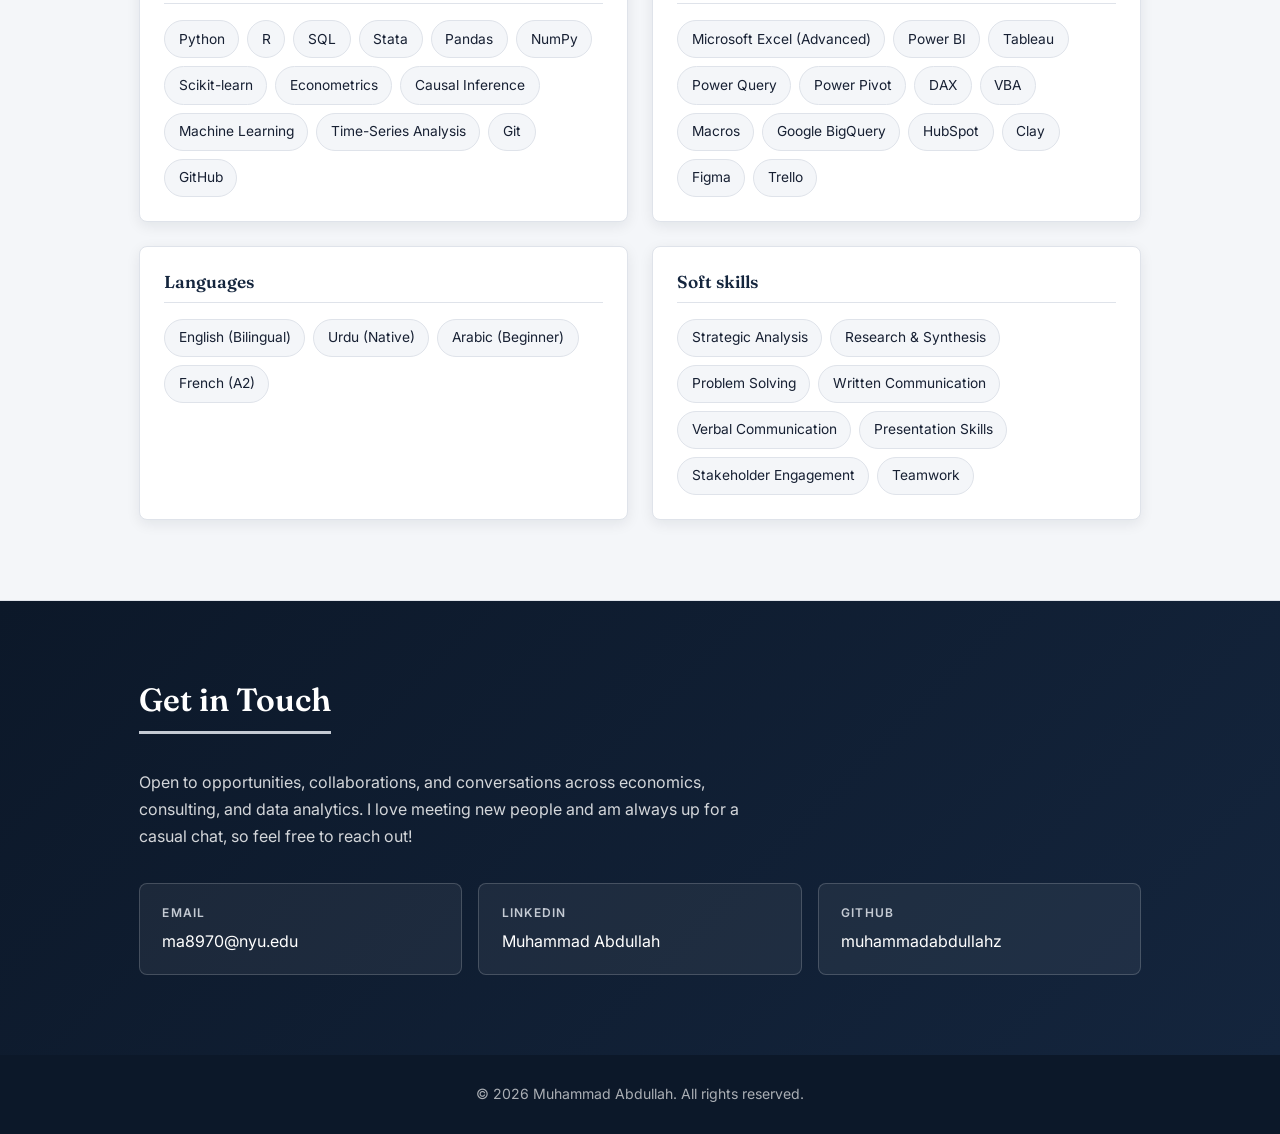
==== commit 6e5d426e: "Update index.html" ====
--- a/index.html
+++ b/index.html
@@ -1,3 +1,4 @@
+
 <!DOCTYPE html>
 <html lang="en">
 <head>
@@ -10,16 +11,30 @@
 <meta property="og:type" content="website">
 <link rel="preconnect" href="https://fonts.googleapis.com">
 <link rel="preconnect" href="https://fonts.gstatic.com" crossorigin>
-<link href="https://fonts.googleapis.com/css2?family=Fraunces:wght@500;600;700&family=Inter:wght@400;500;600&display=swap" rel="stylesheet">
+<link href="https://fonts.googleapis.com/css2?family=Fraunces:wght@500;600;700&amp;family=Inter:wght@400;500;600&amp;display=swap" rel="stylesheet">
 <link rel="stylesheet" href="style.css">
 <style>
-.about{grid-template-columns:1fr;max-width:760px}.about p{font-size:1.08rem}
+.about{grid-template-columns:1fr;max-width:760px}
+.about p{font-size:1.08rem}
 .edu .bul{margin-top:.75rem}
 .edu .bul a{font-weight:500;text-decoration:underline;text-underline-offset:3px}
+
+.hero .eyebrow{
+  font-family:'Inter',sans-serif;
+  font-size:.78rem;
+  font-weight:600;
+  letter-spacing:.12em;
+  line-height:1.8;
+  text-transform:uppercase;
+  color:rgba(255,255,255,.75);
+  margin:0 0 1.1rem;
+}
 </style>
 </head>
 <body>
+
 <a class="skip" href="#about">Skip to content</a>
+
 <nav class="navbar">
   <div class="container nav-in">
     <a href="#hero" class="logo">Muhammad Abdullah</a>
@@ -39,7 +54,11 @@
   <div class="container">
     <div class="photo">MA<img src="assets/profile.jpg" alt="Muhammad Abdullah" onerror="this.remove()"></div>
     <h1 class="name">Muhammad Abdullah</h1>
+
+    <p class="eyebrow">Economic &amp; Market Analysis &middot; Business Strategy &middot; Quantitative Modelling &amp; Analytics</p>
+
     <p class="tagline">Junior at New York University Abu Dhabi studying Economics, with a minor in Applied Mathematics. Focused on using data and economic reasoning to analyze markets, evaluate policy, and inform strategic decisions.</p>
+
     <p class="meta"><span>New York University Abu Dhabi</span><span class="sep">|</span><span>Abu Dhabi, UAE &middot; New York, US</span></p>
     <div class="btns">
       <a href="projects.html" class="btn btn-p">View Projects</a>
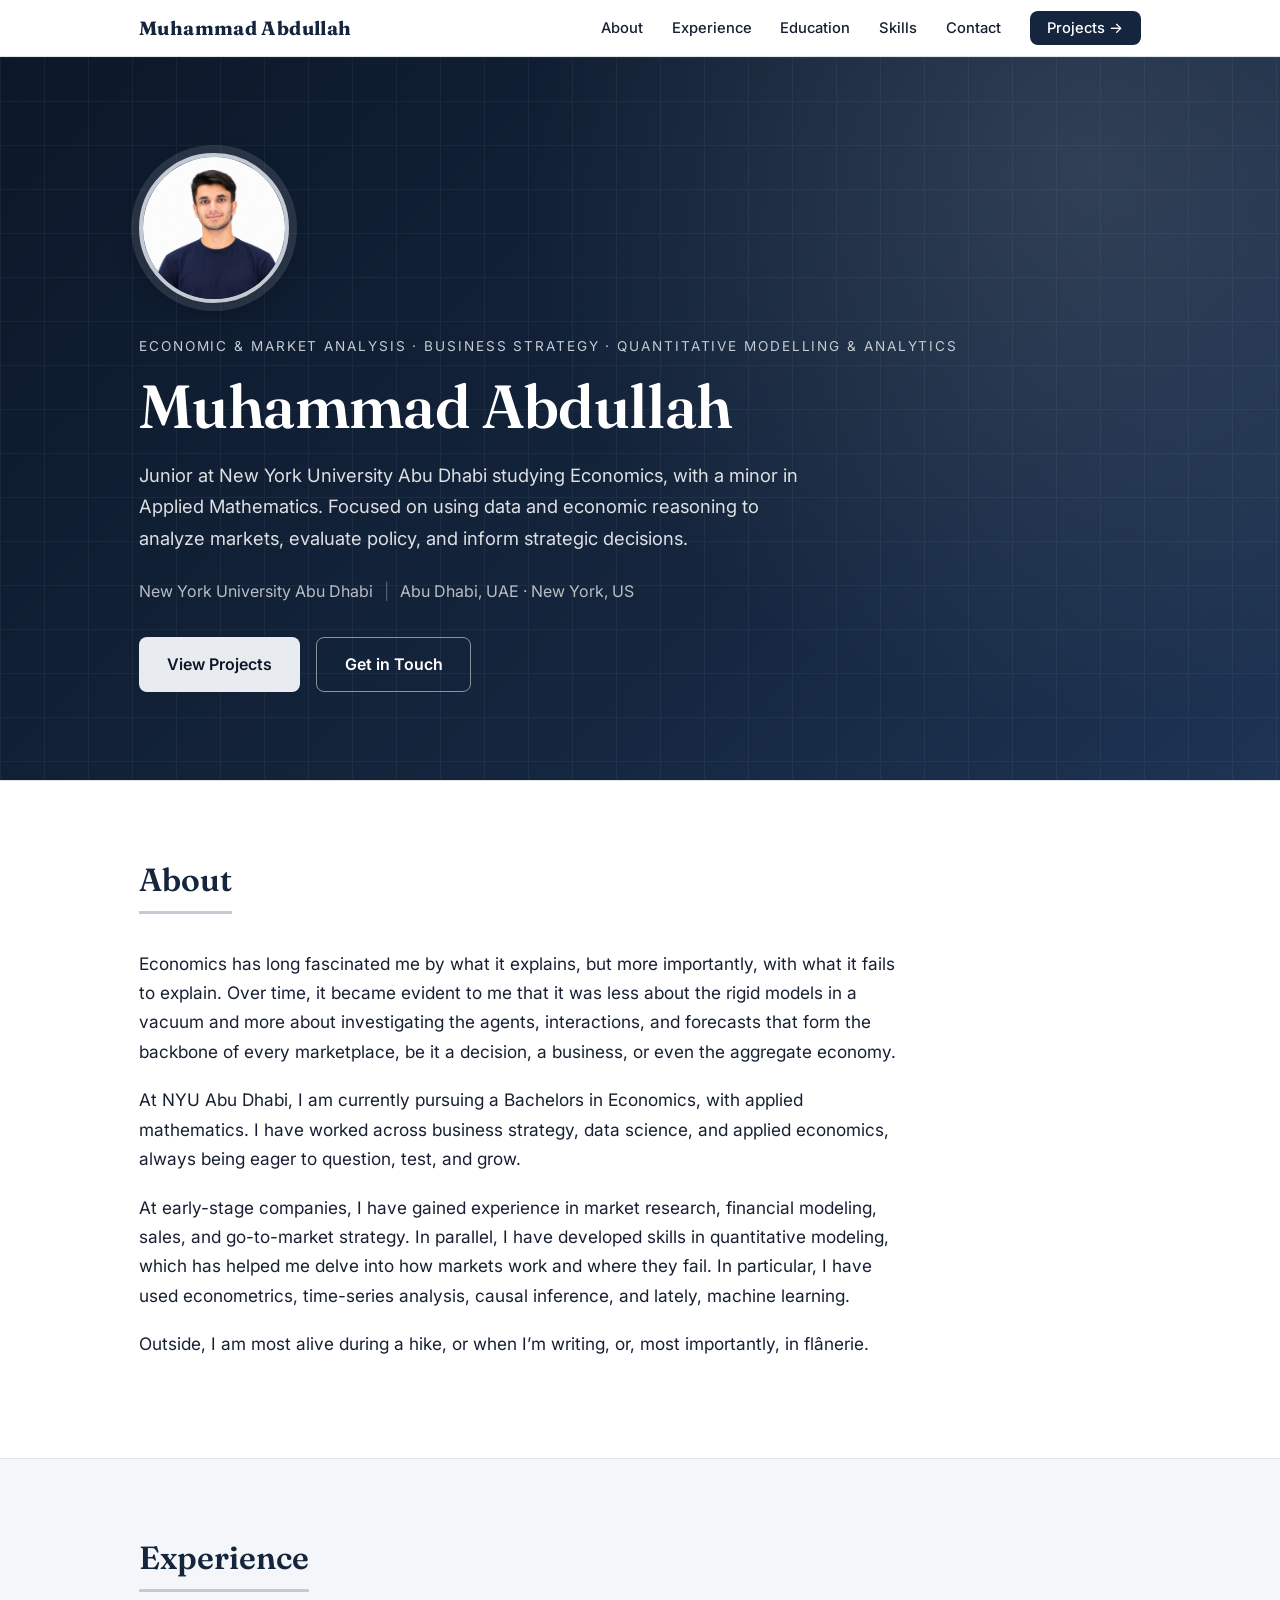
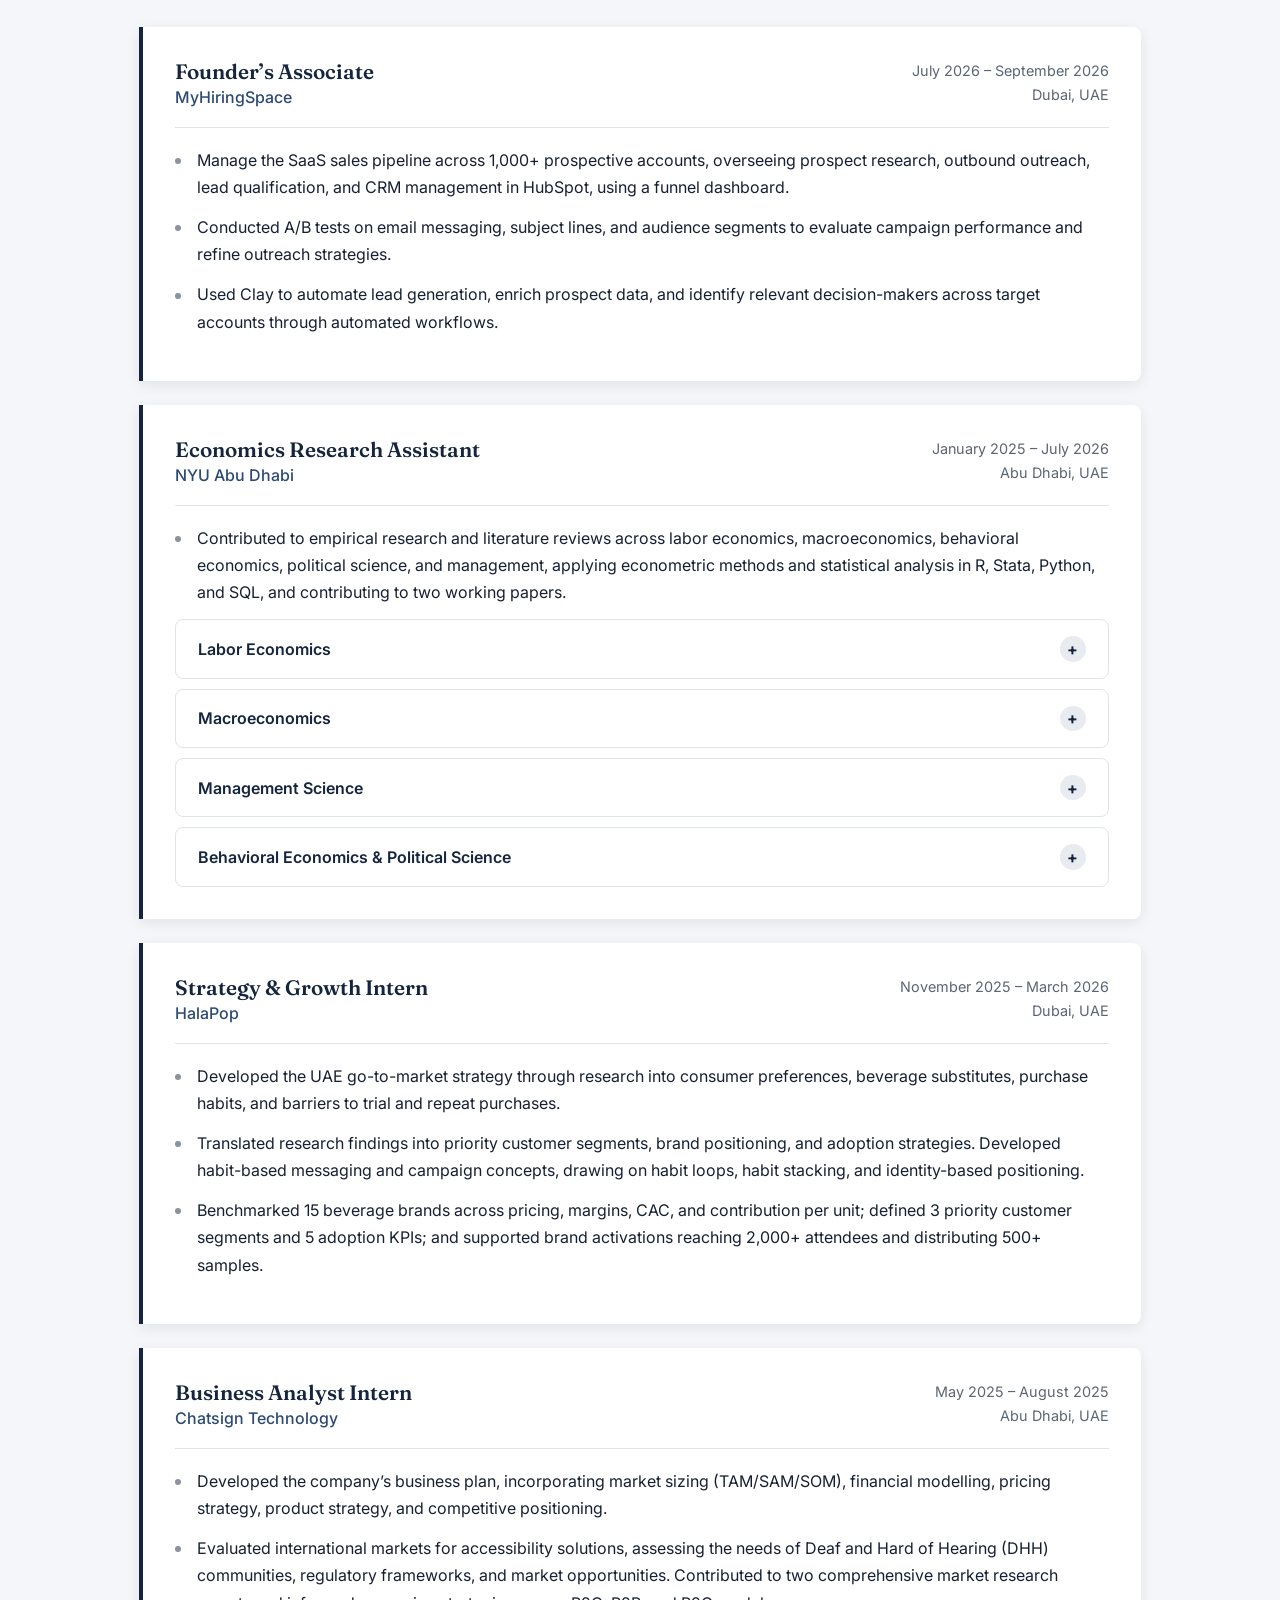
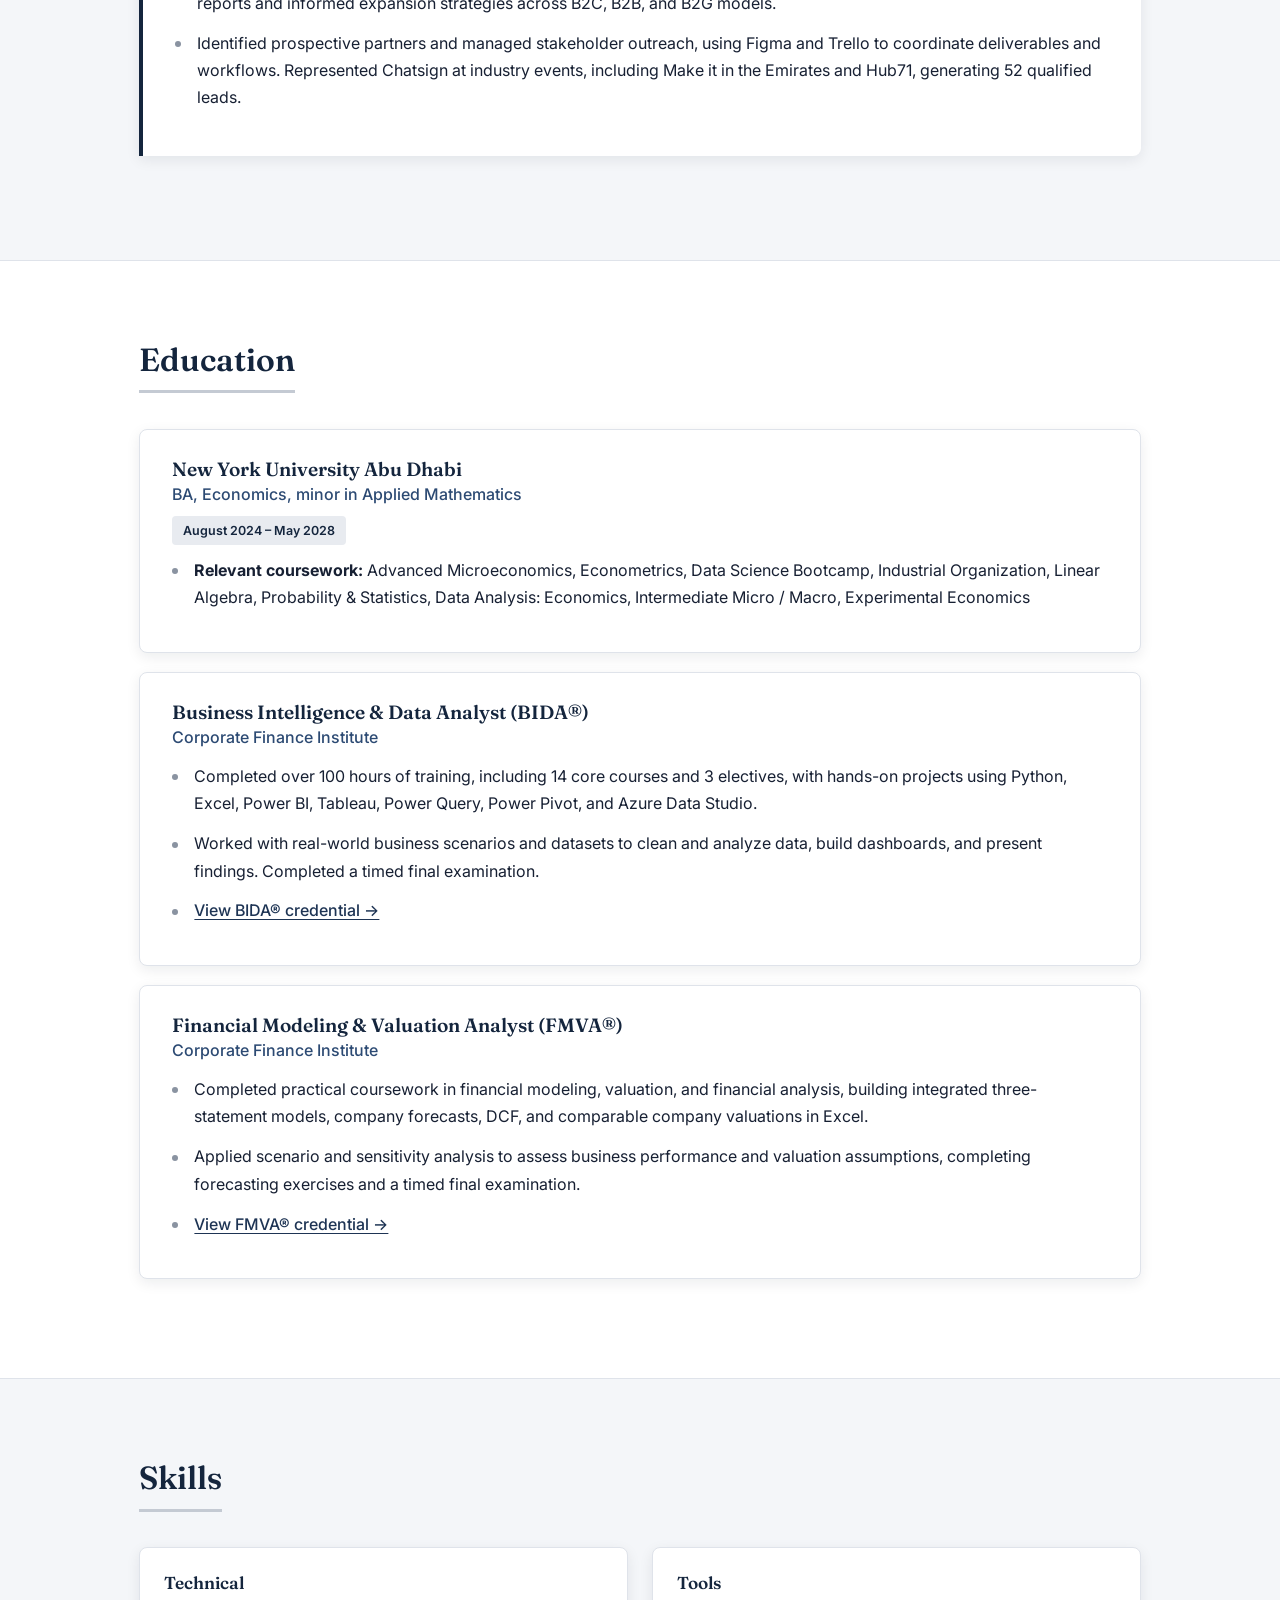
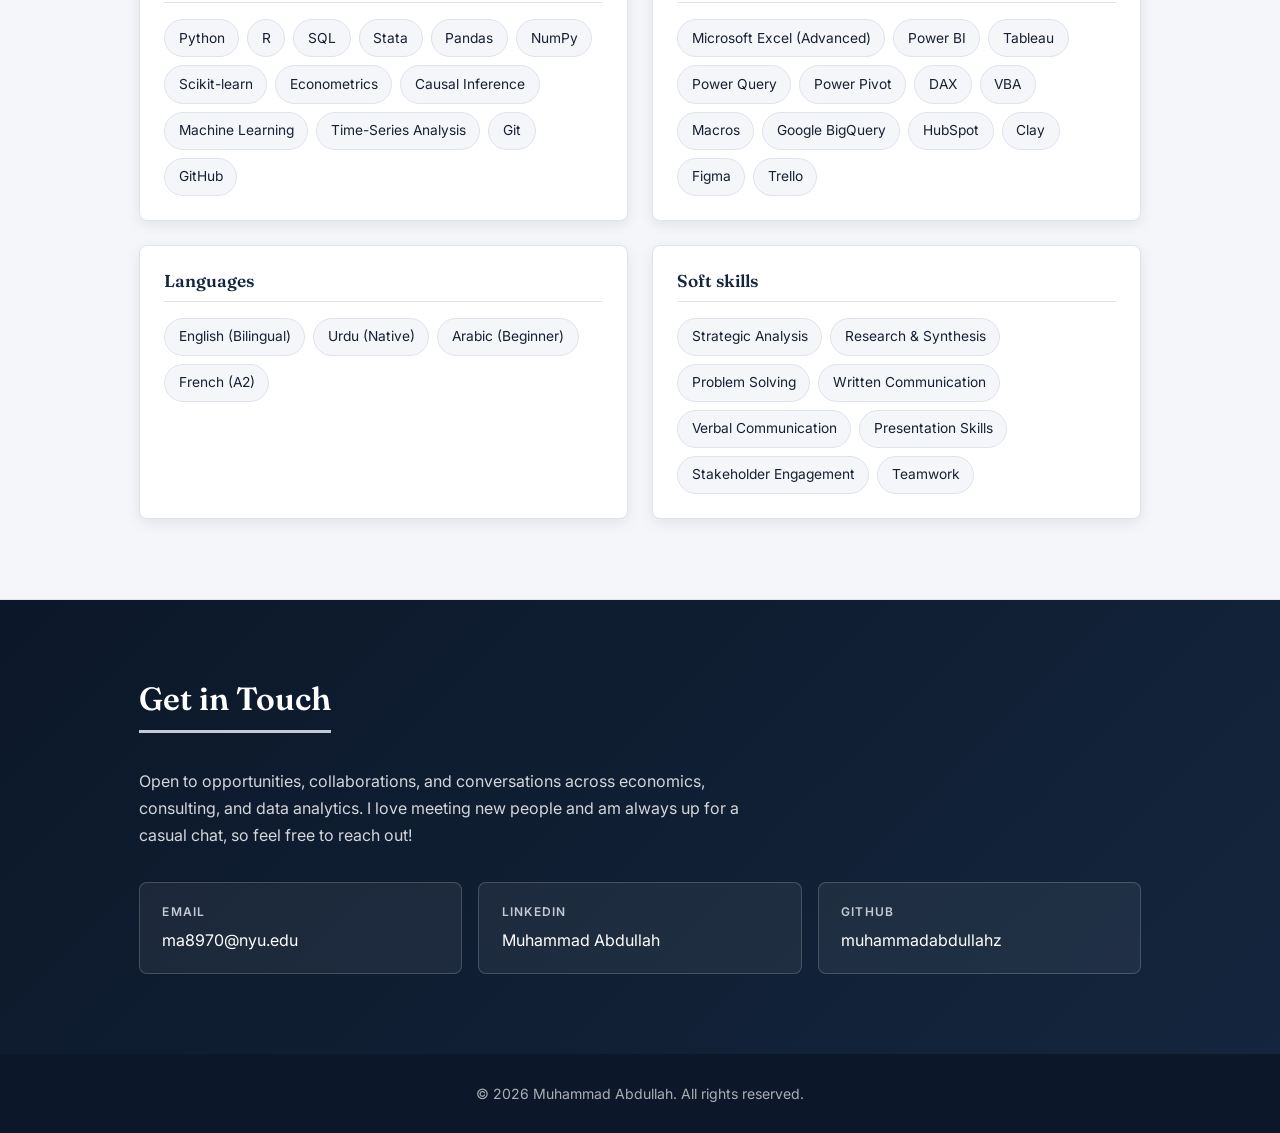
==== commit 9552f613: "Update index.html" ====
--- a/index.html
+++ b/index.html
@@ -1,40 +1,25 @@
-
 <!DOCTYPE html>
 <html lang="en">
 <head>
 <meta charset="UTF-8">
 <meta name="viewport" content="width=device-width, initial-scale=1.0">
 <title>Muhammad Abdullah | Economics &amp; Strategy</title>
-<meta name="description" content="Economic and market analysis, business strategy, and quantitative modelling and analytics. NYU Abu Dhabi.">
+<meta name="description" content="Muhammad Abdullah: economic &amp; market analysis, business strategy, and quantitative modelling &amp; analytics. NYU Abu Dhabi.">
 <meta property="og:title" content="Muhammad Abdullah">
-<meta property="og:description" content="Economic and market analysis, business strategy, and quantitative modelling and analytics. NYU Abu Dhabi.">
+<meta property="og:description" content="Economic &amp; market analysis, business strategy, and quantitative modelling &amp; analytics. NYU Abu Dhabi.">
 <meta property="og:type" content="website">
 <link rel="preconnect" href="https://fonts.googleapis.com">
 <link rel="preconnect" href="https://fonts.gstatic.com" crossorigin>
-<link href="https://fonts.googleapis.com/css2?family=Fraunces:wght@500;600;700&amp;family=Inter:wght@400;500;600&amp;display=swap" rel="stylesheet">
+<link href="https://fonts.googleapis.com/css2?family=Fraunces:wght@500;600;700&family=Inter:wght@400;500;600&display=swap" rel="stylesheet">
 <link rel="stylesheet" href="style.css">
 <style>
-.about{grid-template-columns:1fr;max-width:760px}
-.about p{font-size:1.08rem}
+.about{grid-template-columns:1fr;max-width:760px}.about p{font-size:1.08rem}
 .edu .bul{margin-top:.75rem}
 .edu .bul a{font-weight:500;text-decoration:underline;text-underline-offset:3px}
-
-.hero .eyebrow{
-  font-family:'Inter',sans-serif;
-  font-size:.78rem;
-  font-weight:600;
-  letter-spacing:.12em;
-  line-height:1.8;
-  text-transform:uppercase;
-  color:rgba(255,255,255,.75);
-  margin:0 0 1.1rem;
-}
 </style>
 </head>
 <body>
-
 <a class="skip" href="#about">Skip to content</a>
-
 <nav class="navbar">
   <div class="container nav-in">
     <a href="#hero" class="logo">Muhammad Abdullah</a>
@@ -53,12 +38,9 @@
 <header class="hero" id="hero">
   <div class="container">
     <div class="photo">MA<img src="assets/profile.jpg" alt="Muhammad Abdullah" onerror="this.remove()"></div>
+    <p class="eyebrow">Economic &amp; Market Analysis &middot; Business Strategy &middot; Quantitative Modelling &amp; Analytics</p>
     <h1 class="name">Muhammad Abdullah</h1>
-
-    <p class="eyebrow">Economic &amp; Market Analysis &middot; Business Strategy &middot; Quantitative Modelling &amp; Analytics</p>
-
     <p class="tagline">Junior at New York University Abu Dhabi studying Economics, with a minor in Applied Mathematics. Focused on using data and economic reasoning to analyze markets, evaluate policy, and inform strategic decisions.</p>
-
     <p class="meta"><span>New York University Abu Dhabi</span><span class="sep">|</span><span>Abu Dhabi, UAE &middot; New York, US</span></p>
     <div class="btns">
       <a href="projects.html" class="btn btn-p">View Projects</a>
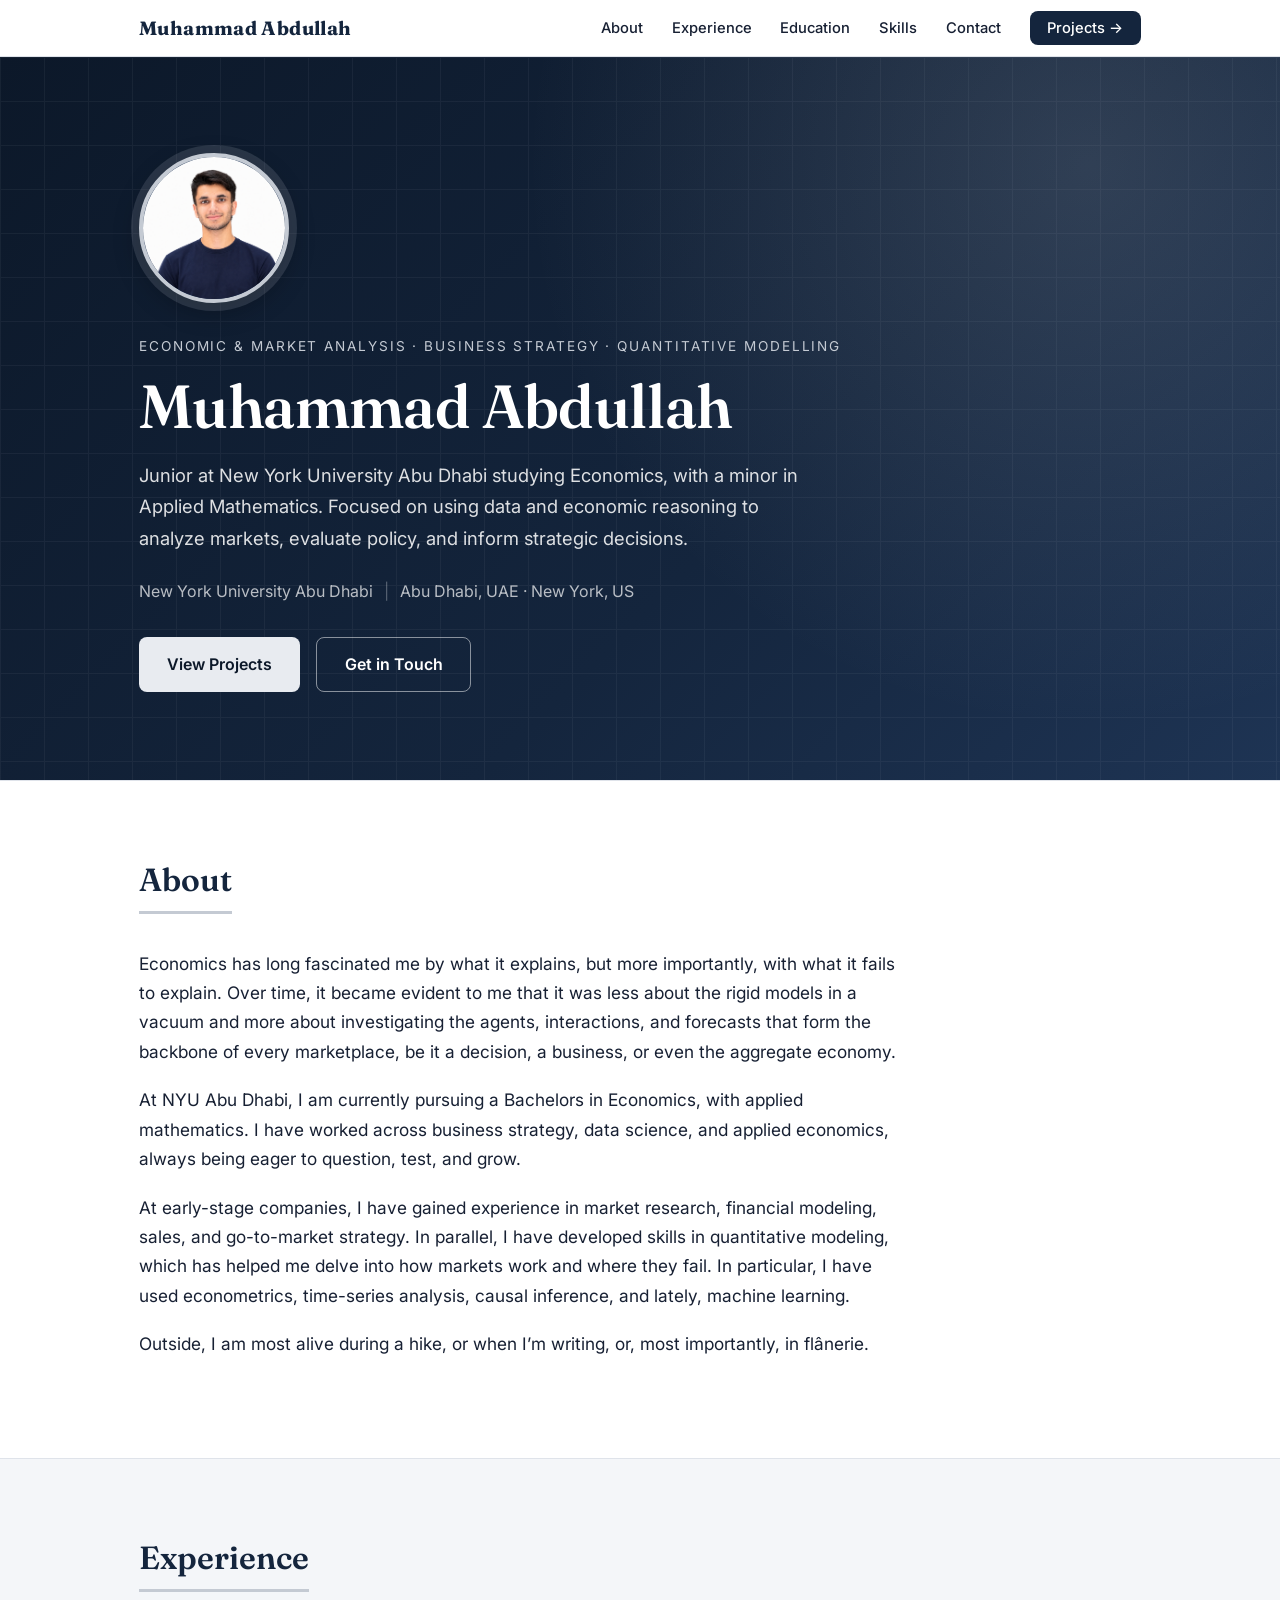
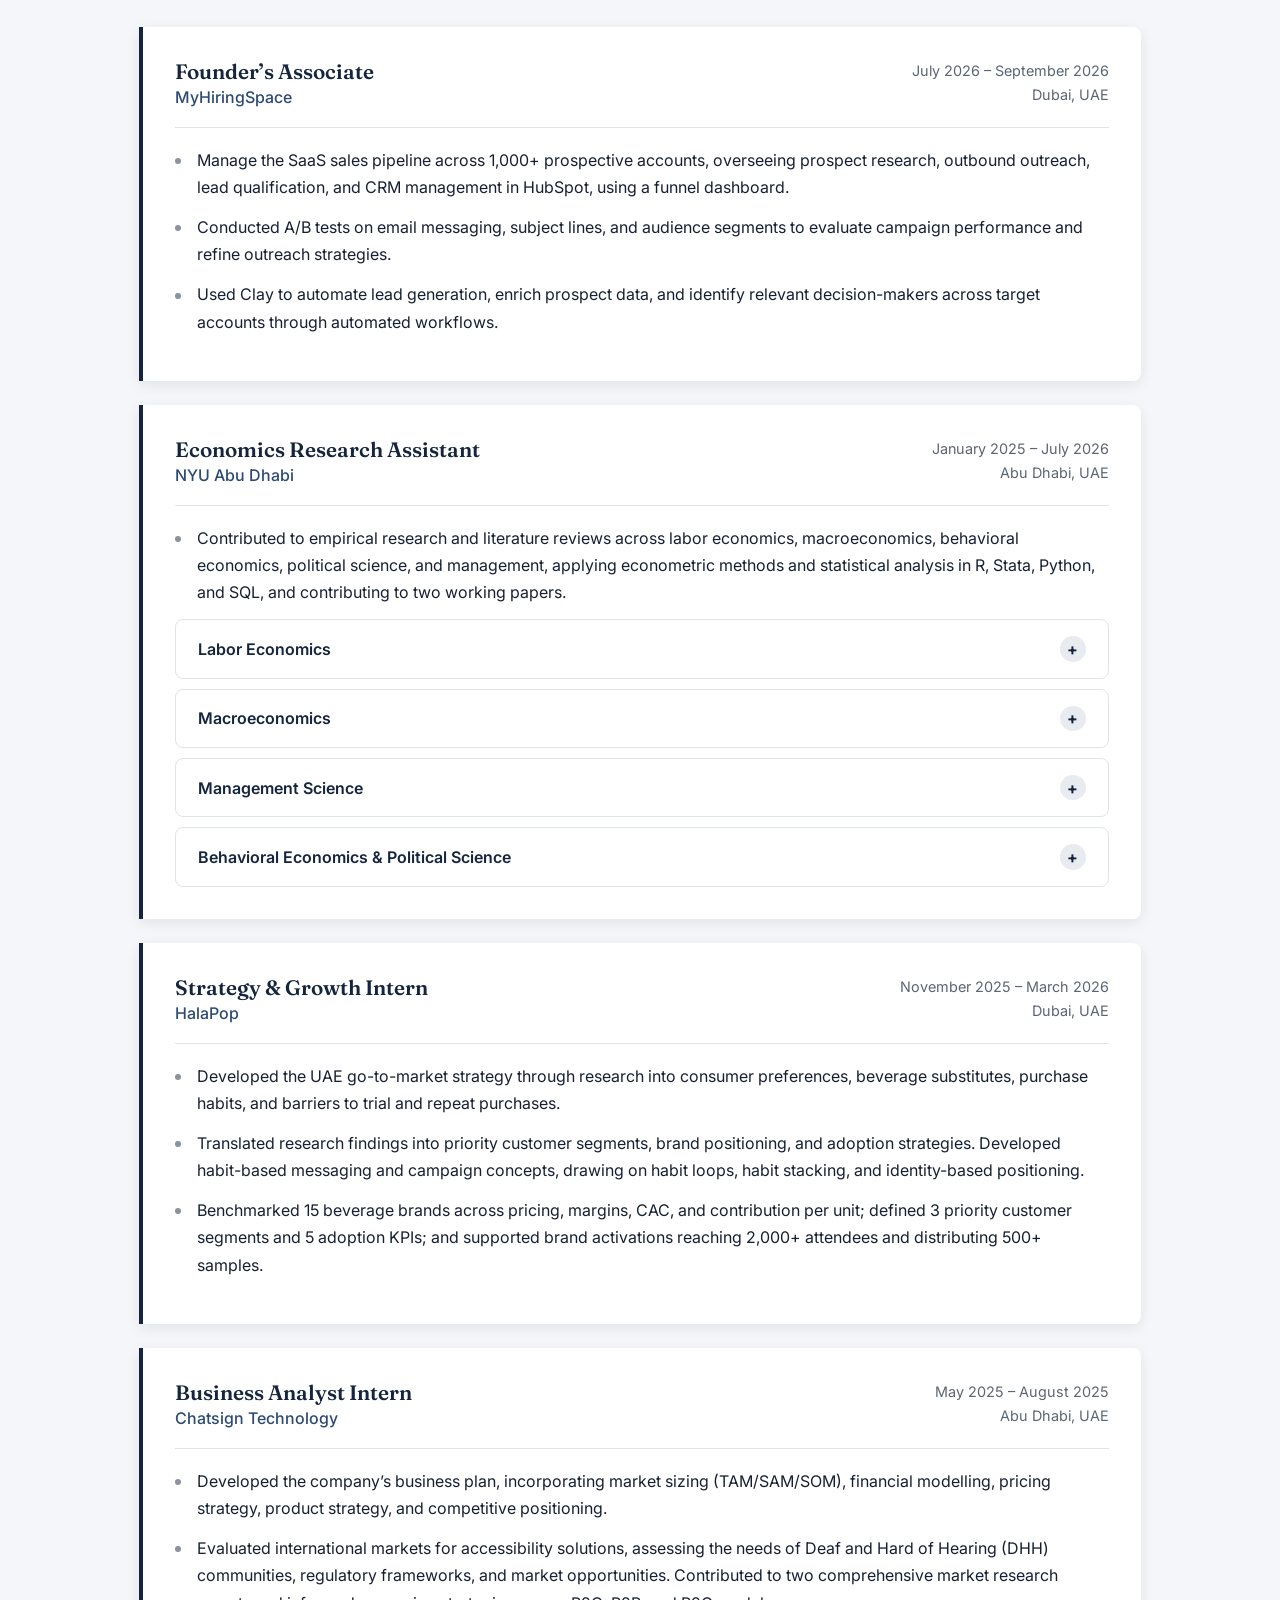
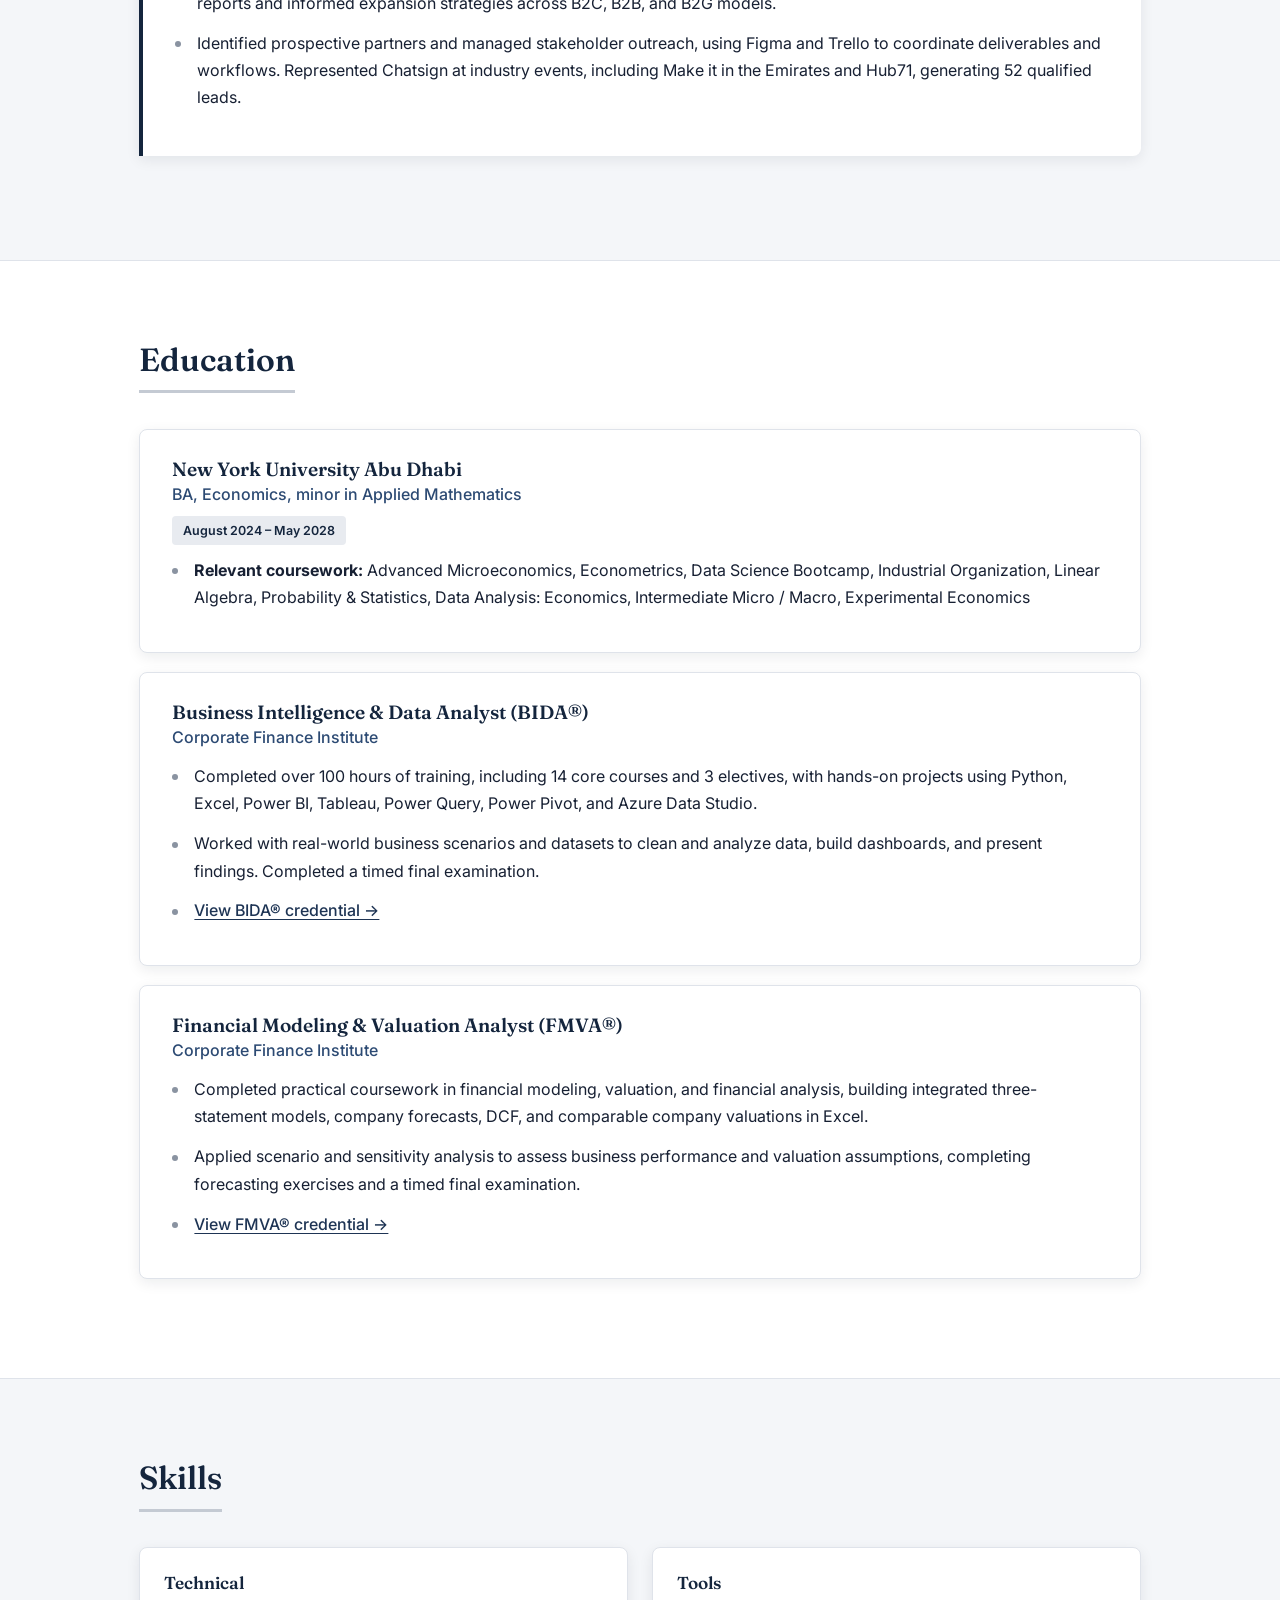
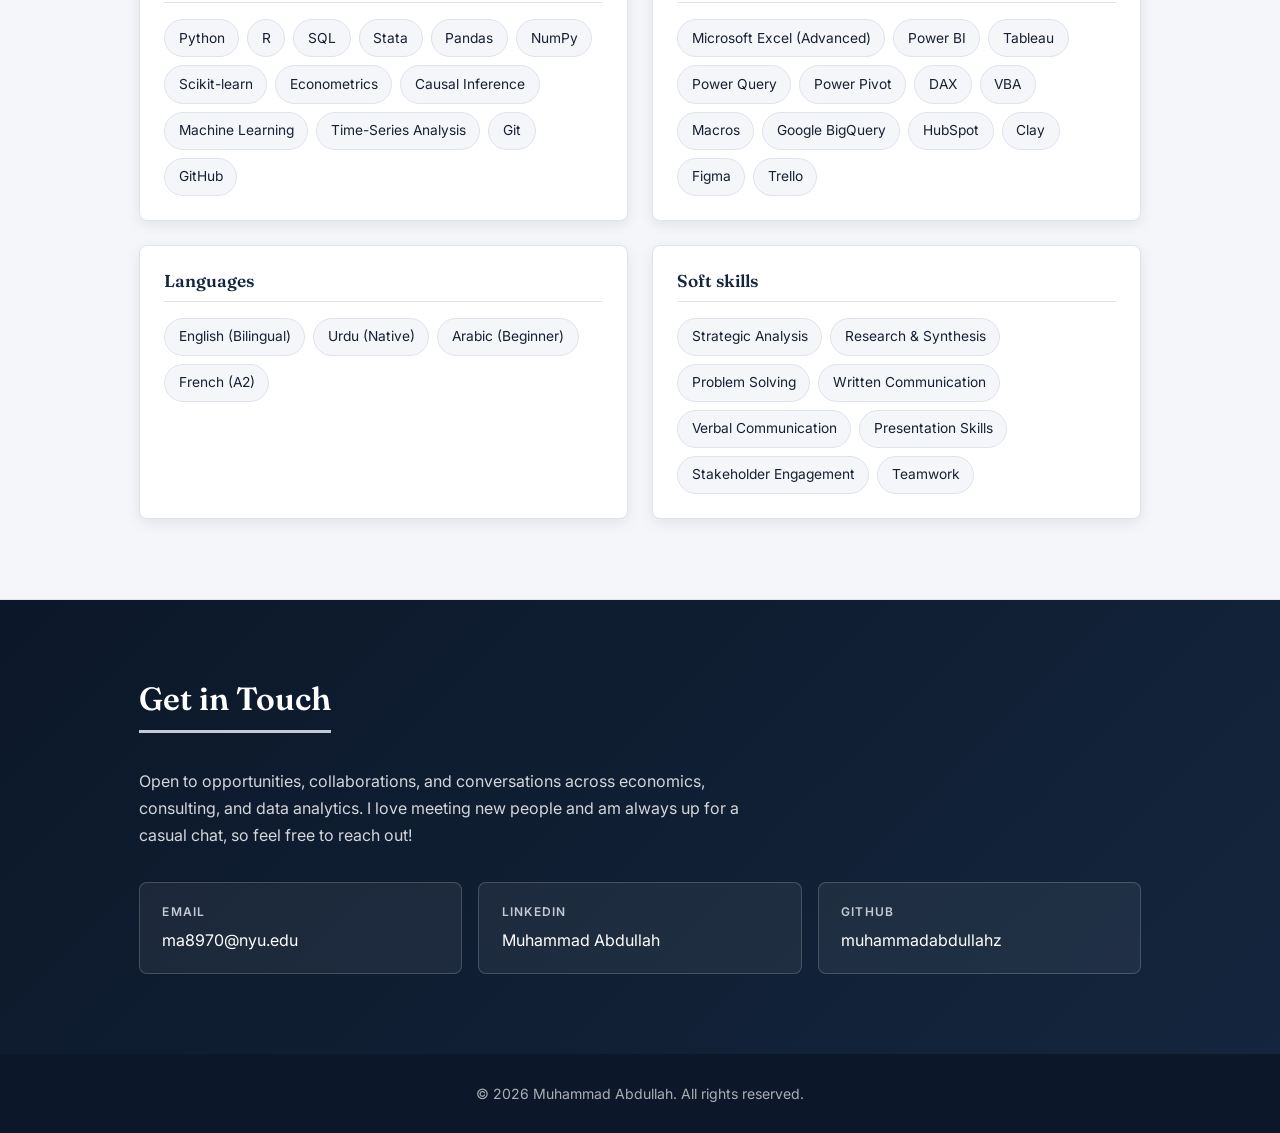
==== commit f1f670db: "Update index.html" ====
--- a/index.html
+++ b/index.html
@@ -4,9 +4,9 @@
 <meta charset="UTF-8">
 <meta name="viewport" content="width=device-width, initial-scale=1.0">
 <title>Muhammad Abdullah | Economics &amp; Strategy</title>
-<meta name="description" content="Muhammad Abdullah: economic &amp; market analysis, business strategy, and quantitative modelling &amp; analytics. NYU Abu Dhabi.">
+<meta name="description" content="Muhammad Abdullah: economic &amp; market analysis, business strategy, and quantitative modelling. NYU Abu Dhabi.">
 <meta property="og:title" content="Muhammad Abdullah">
-<meta property="og:description" content="Economic &amp; market analysis, business strategy, and quantitative modelling &amp; analytics. NYU Abu Dhabi.">
+<meta property="og:description" content="Economic &amp; market analysis, business strategy, and quantitative modelling. NYU Abu Dhabi.">
 <meta property="og:type" content="website">
 <link rel="preconnect" href="https://fonts.googleapis.com">
 <link rel="preconnect" href="https://fonts.gstatic.com" crossorigin>
@@ -38,7 +38,7 @@
 <header class="hero" id="hero">
   <div class="container">
     <div class="photo">MA<img src="assets/profile.jpg" alt="Muhammad Abdullah" onerror="this.remove()"></div>
-    <p class="eyebrow">Economic &amp; Market Analysis &middot; Business Strategy &middot; Quantitative Modelling &amp; Analytics</p>
+    <p class="eyebrow">Economic &amp; Market Analysis &middot; Business Strategy &middot; Quantitative Modelling</p>
     <h1 class="name">Muhammad Abdullah</h1>
     <p class="tagline">Junior at New York University Abu Dhabi studying Economics, with a minor in Applied Mathematics. Focused on using data and economic reasoning to analyze markets, evaluate policy, and inform strategic decisions.</p>
     <p class="meta"><span>New York University Abu Dhabi</span><span class="sep">|</span><span>Abu Dhabi, UAE &middot; New York, US</span></p>
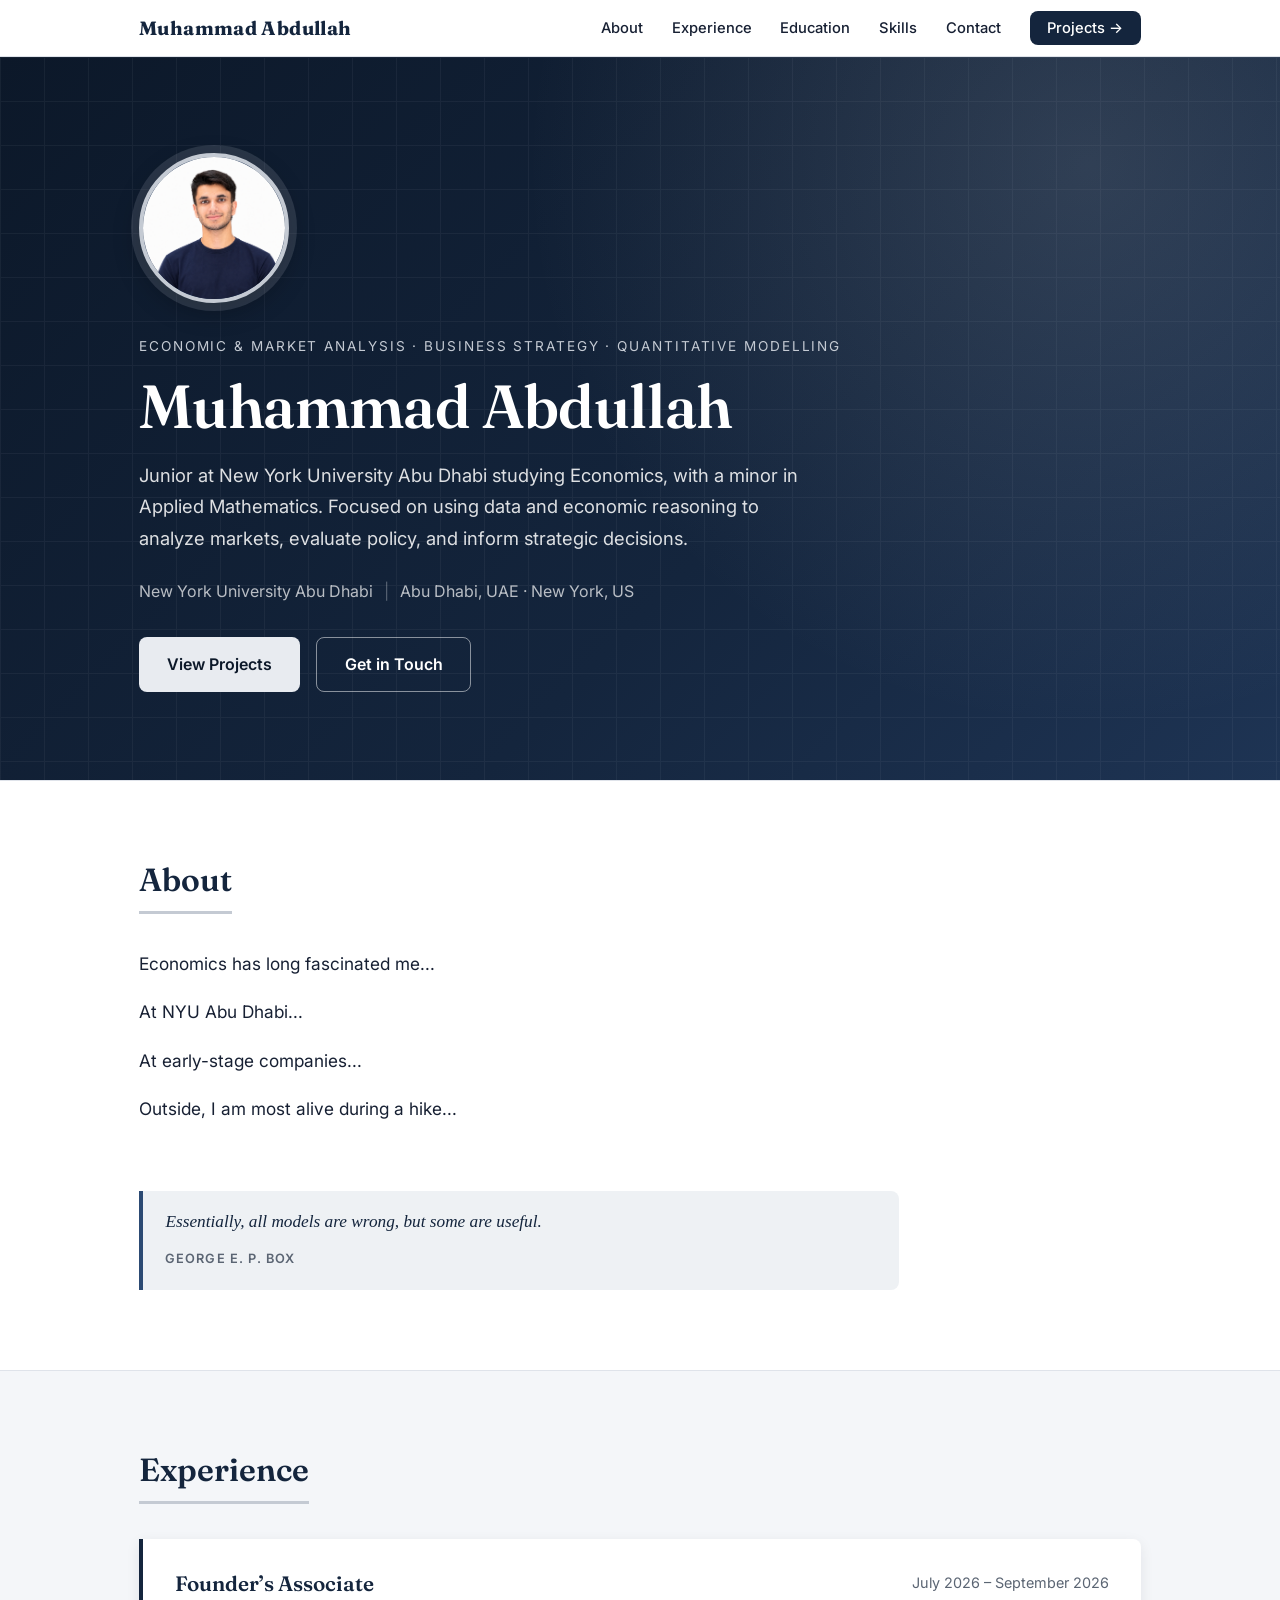
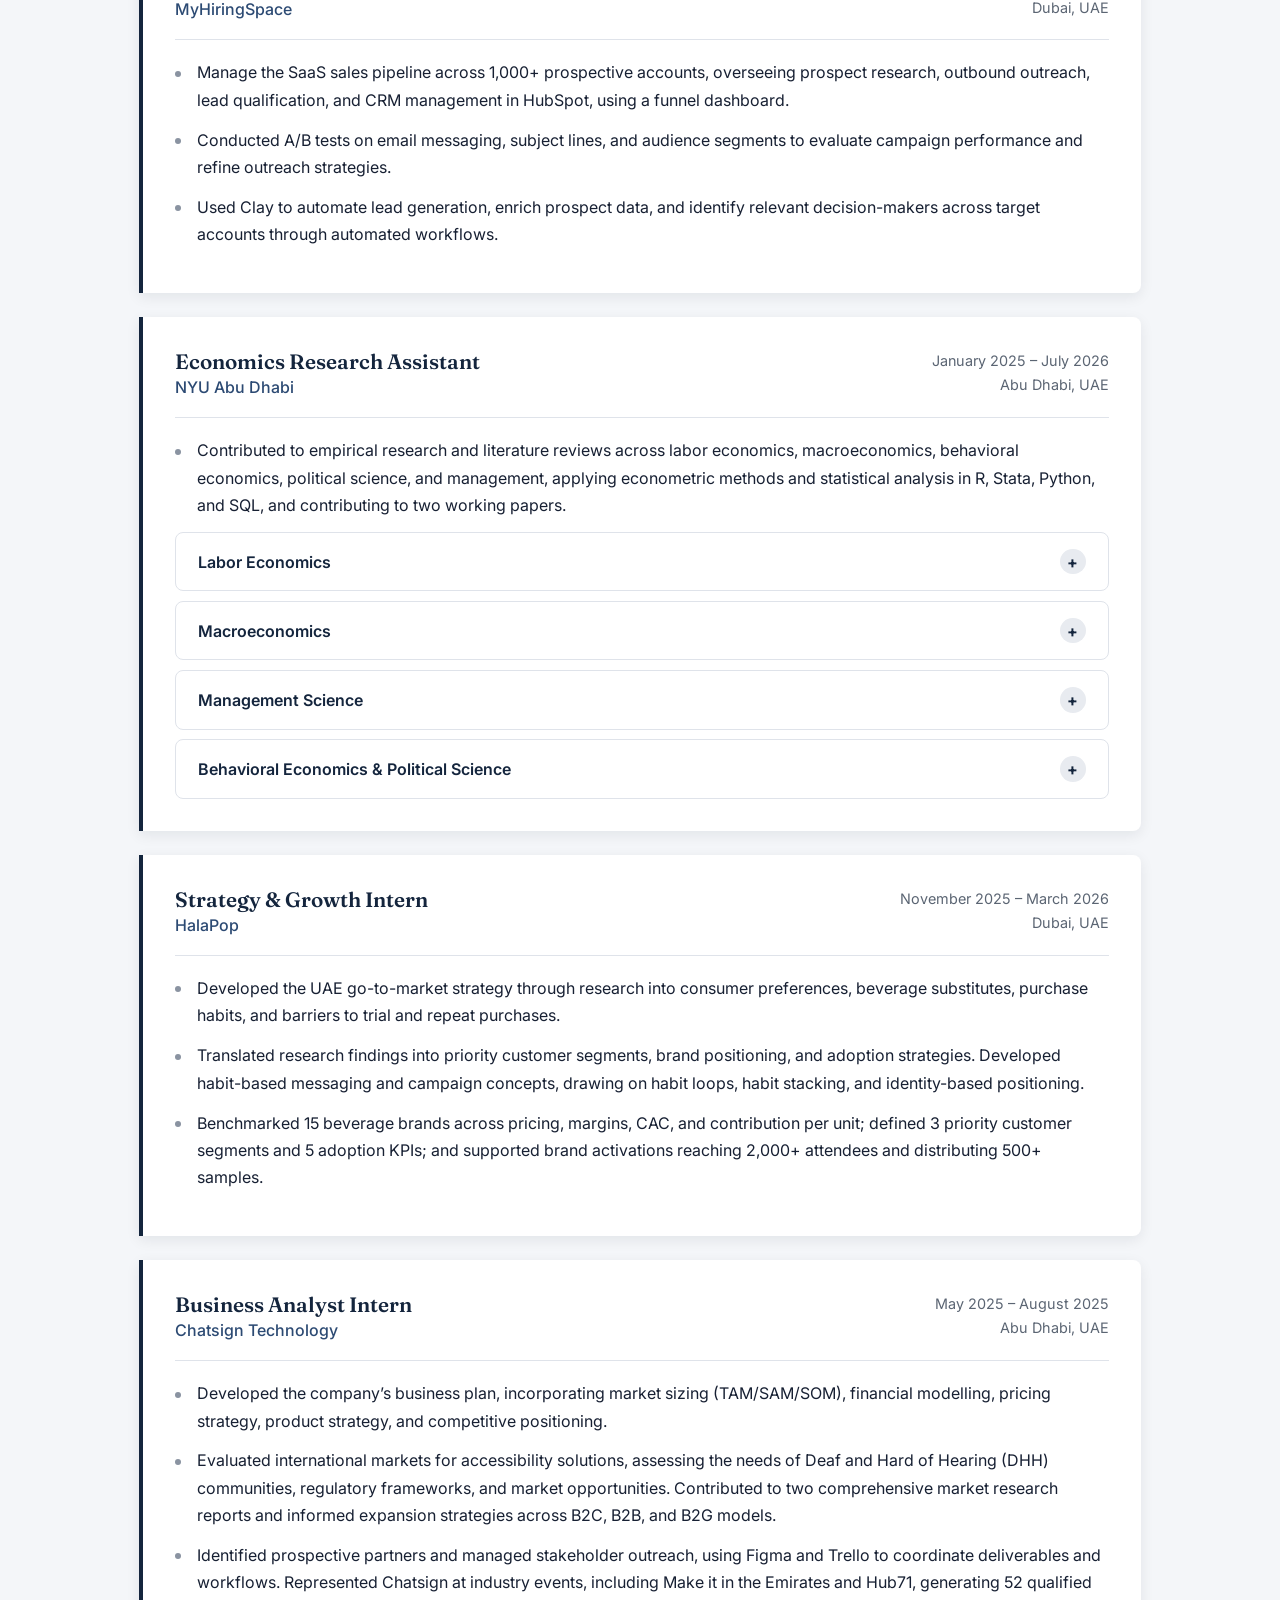
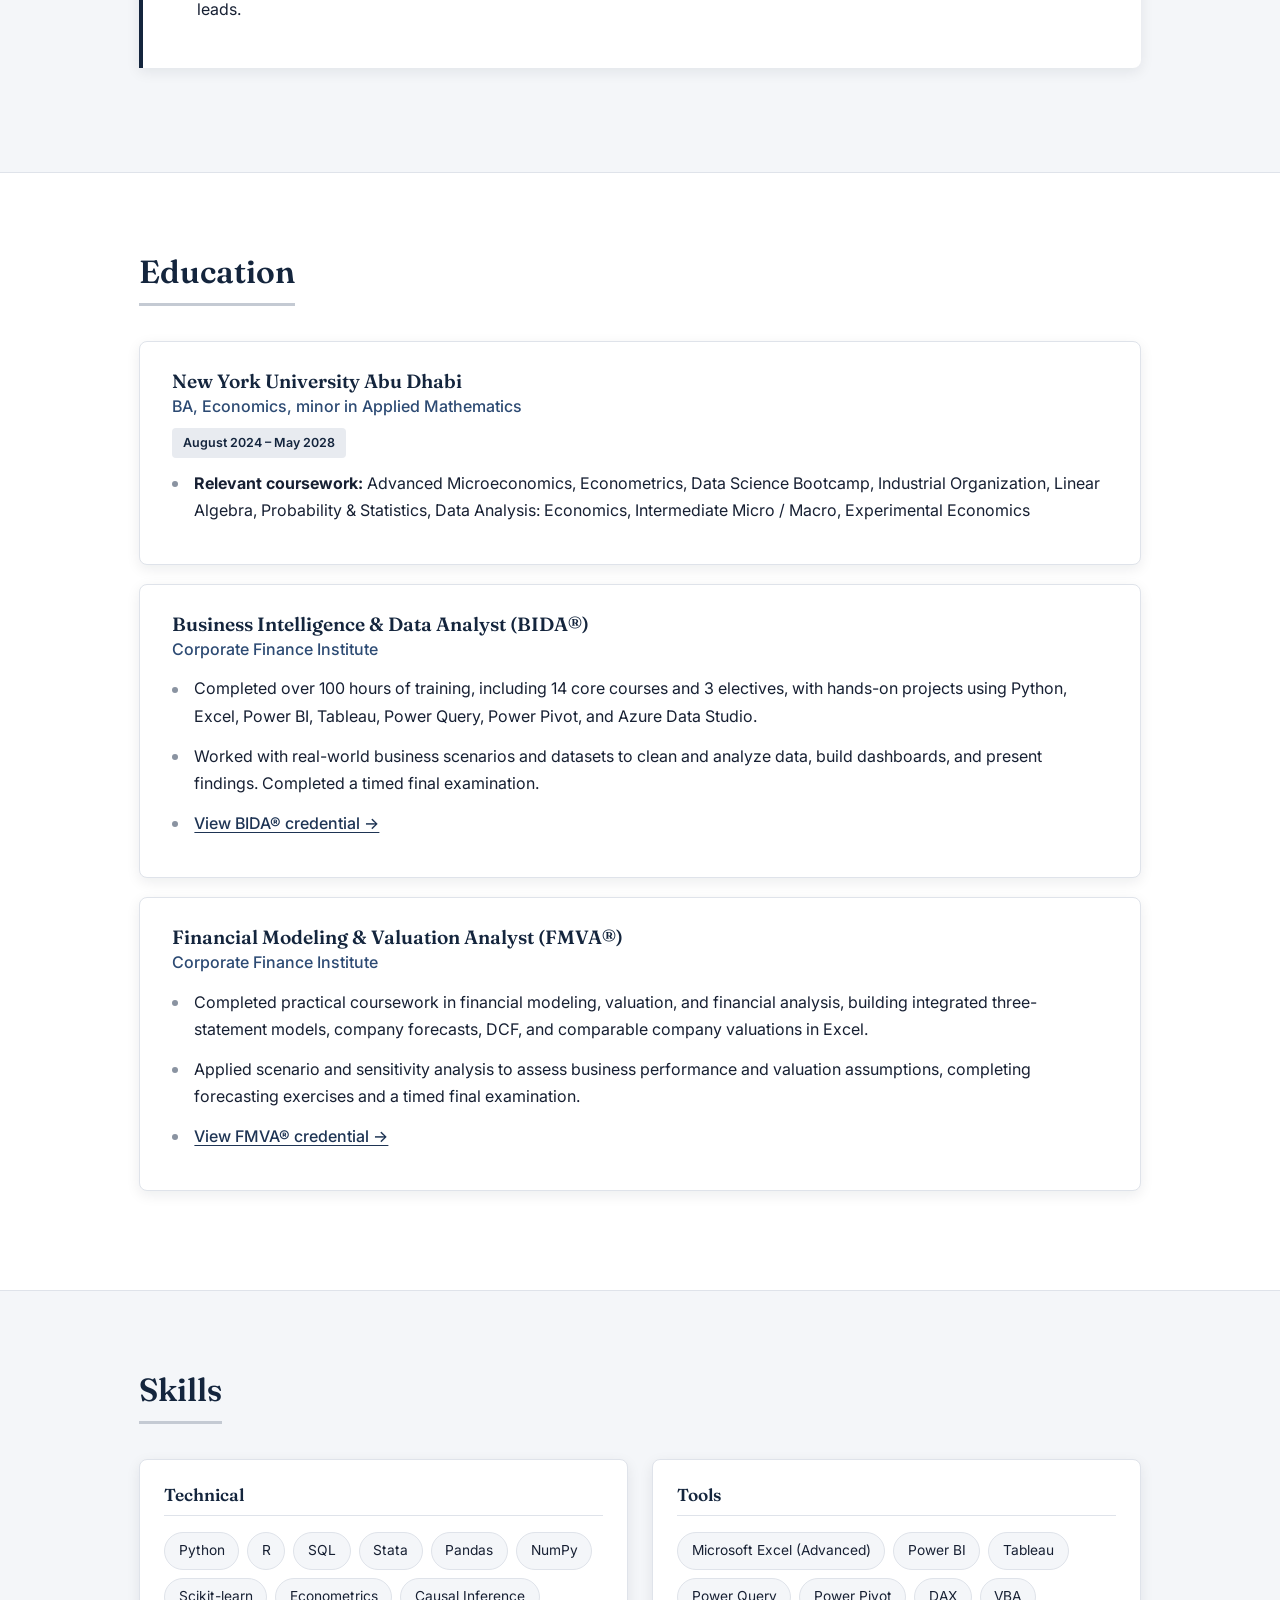
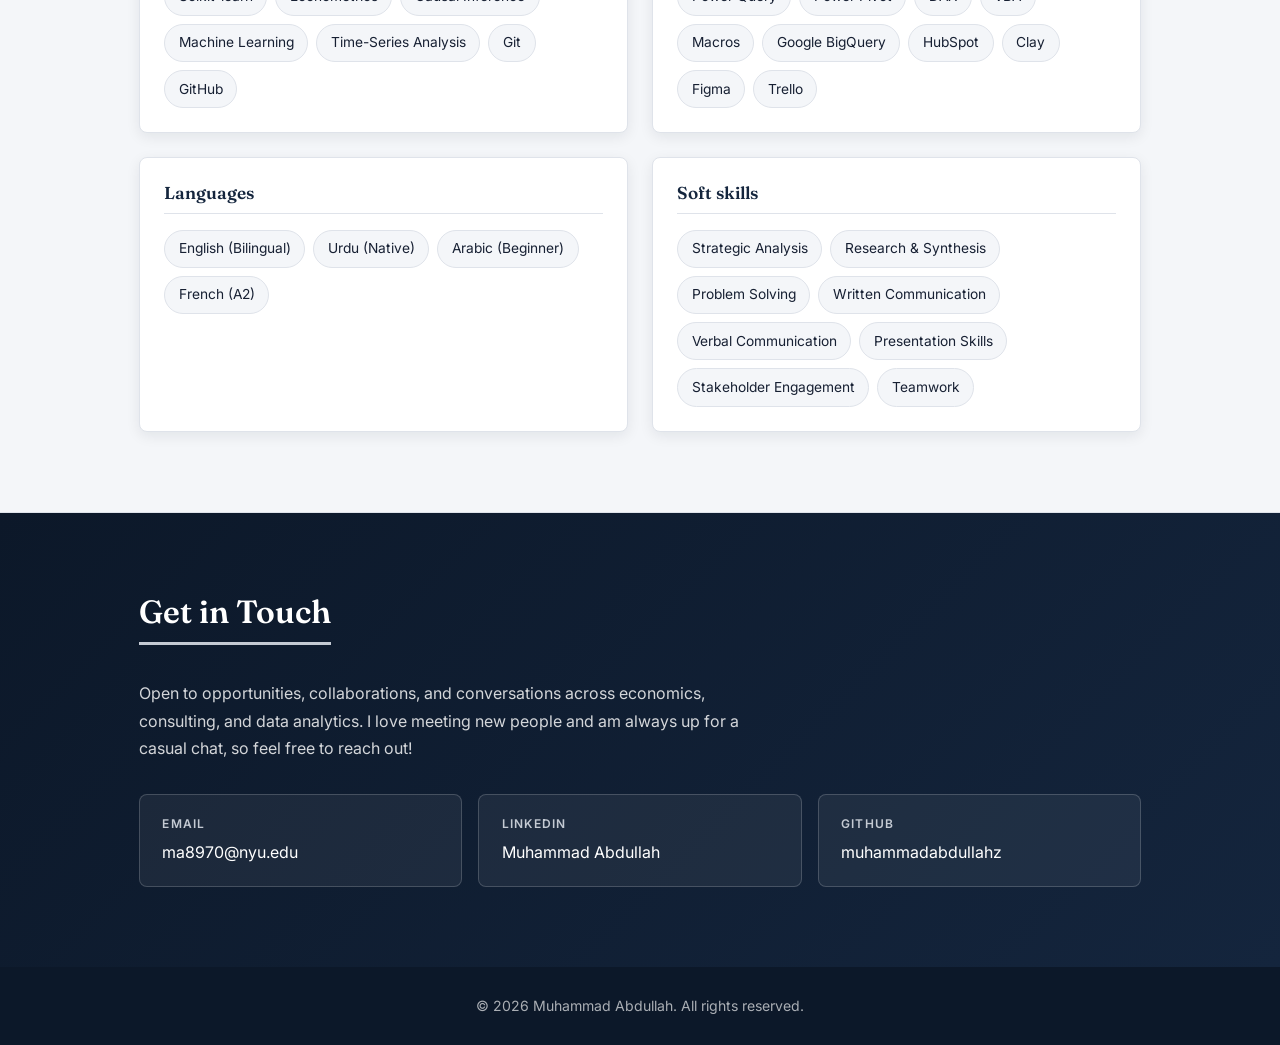
==== commit 8cd5f7d1: "Update index.html" ====
--- a/index.html
+++ b/index.html
@@ -54,11 +54,15 @@
     <h2 class="title">About</h2>
     <div class="about">
       <div>
-        <p>Economics has long fascinated me by what it explains, but more importantly, with what it fails to explain. Over time, it became evident to me that it was less about the rigid models in a vacuum and more about investigating the agents, interactions, and forecasts that form the backbone of every marketplace, be it a decision, a business, or even the aggregate economy.</p>
-        <p>At NYU Abu Dhabi, I am currently pursuing a Bachelors in Economics, with applied mathematics. I have worked across business strategy, data science, and applied economics, always being eager to question, test, and grow.</p>
-        <p>At early-stage companies, I have gained experience in market research, financial modeling, sales, and go-to-market strategy. In parallel, I have developed skills in quantitative modeling, which has helped me delve into how markets work and where they fail. In particular, I have used econometrics, time-series analysis, causal inference, and lately, machine learning.</p>
-        <p>Outside, I am most alive during a hike, or when I&rsquo;m writing, or, most importantly, in fl&acirc;nerie.</p>
-      </div>
+        <p>Economics has long fascinated me...</p>
+        <p>At NYU Abu Dhabi...</p>
+        <p>At early-stage companies...</p>
+        <p>Outside, I am most alive during a hike...</p>
+      </div>
+      <blockquote class="pull">
+        <p>Essentially, all models are wrong, but some are useful.</p>
+        <cite>George E. P. Box</cite>
+      </blockquote>
     </div>
   </div>
 </section>
--- a/style.css
+++ b/style.css
@@ -129,9 +129,17 @@
 /* ===== PROJECTS PAGE: replace the earlier additions with this block ===== */
 .page-h .hl{color:#fff;text-decoration:underline;text-underline-offset:3px}
 
-.cat-head{max-width:640px;margin-bottom:2rem;padding-left:1.1rem;border-left:4px solid var(--silver)}
-.cat-title{font:600 clamp(1.5rem,3vw,1.9rem)/1.2 var(--head);color:var(--navy);margin-bottom:.4rem}
-.cat-desc{color:var(--silver-text)}
+/* category banner: faded translucent navy tint, like the gold one on the other site */
+.cat-head{
+  margin:3rem 0 1.5rem;
+  padding:.9rem 1.25rem;
+  background:rgba(44,74,115,.10);          /* translucent navy-light tint */
+  border-left:4px solid var(--navy-light);
+  border-radius:0 var(--r) var(--r) 0;
+}
+.cat-head:first-child{margin-top:0}
+.cat-title{font:600 clamp(1.3rem,2.5vw,1.6rem)/1.2 var(--head);color:var(--navy);margin-bottom:.25rem}
+.cat-desc{color:var(--silver-text);font-size:.95rem}
 
 .sub-title{font:600 1.1rem var(--head);color:var(--navy);margin:0 0 1rem}
 .sub-title a{font:400 .85rem var(--body);text-decoration:underline;text-underline-offset:3px}
@@ -159,3 +167,14 @@
 
 @media(max-width:900px){.pgrid.c3{grid-template-columns:repeat(2,1fr)}}
 @media(max-width:620px){.pgrid.c2,.pgrid.c3{grid-template-columns:1fr}}
+
+/* ===== ABOUT: pull quote ===== */
+.pull{
+  margin:0;
+  padding:1.2rem 1.4rem;
+  background:rgba(44,74,115,.08);
+  border-left:4px solid var(--navy-light);
+  border-radius:0 var(--r) var(--r) 0;
+}
+.pull p{font:italic 500 1.3rem/1.4 var(--head);color:var(--navy);margin:0 0 .6rem}
+.pull cite{font:600 .8rem var(--body);letter-spacing:.08em;text-transform:uppercase;color:var(--silver-text);font-style:normal}
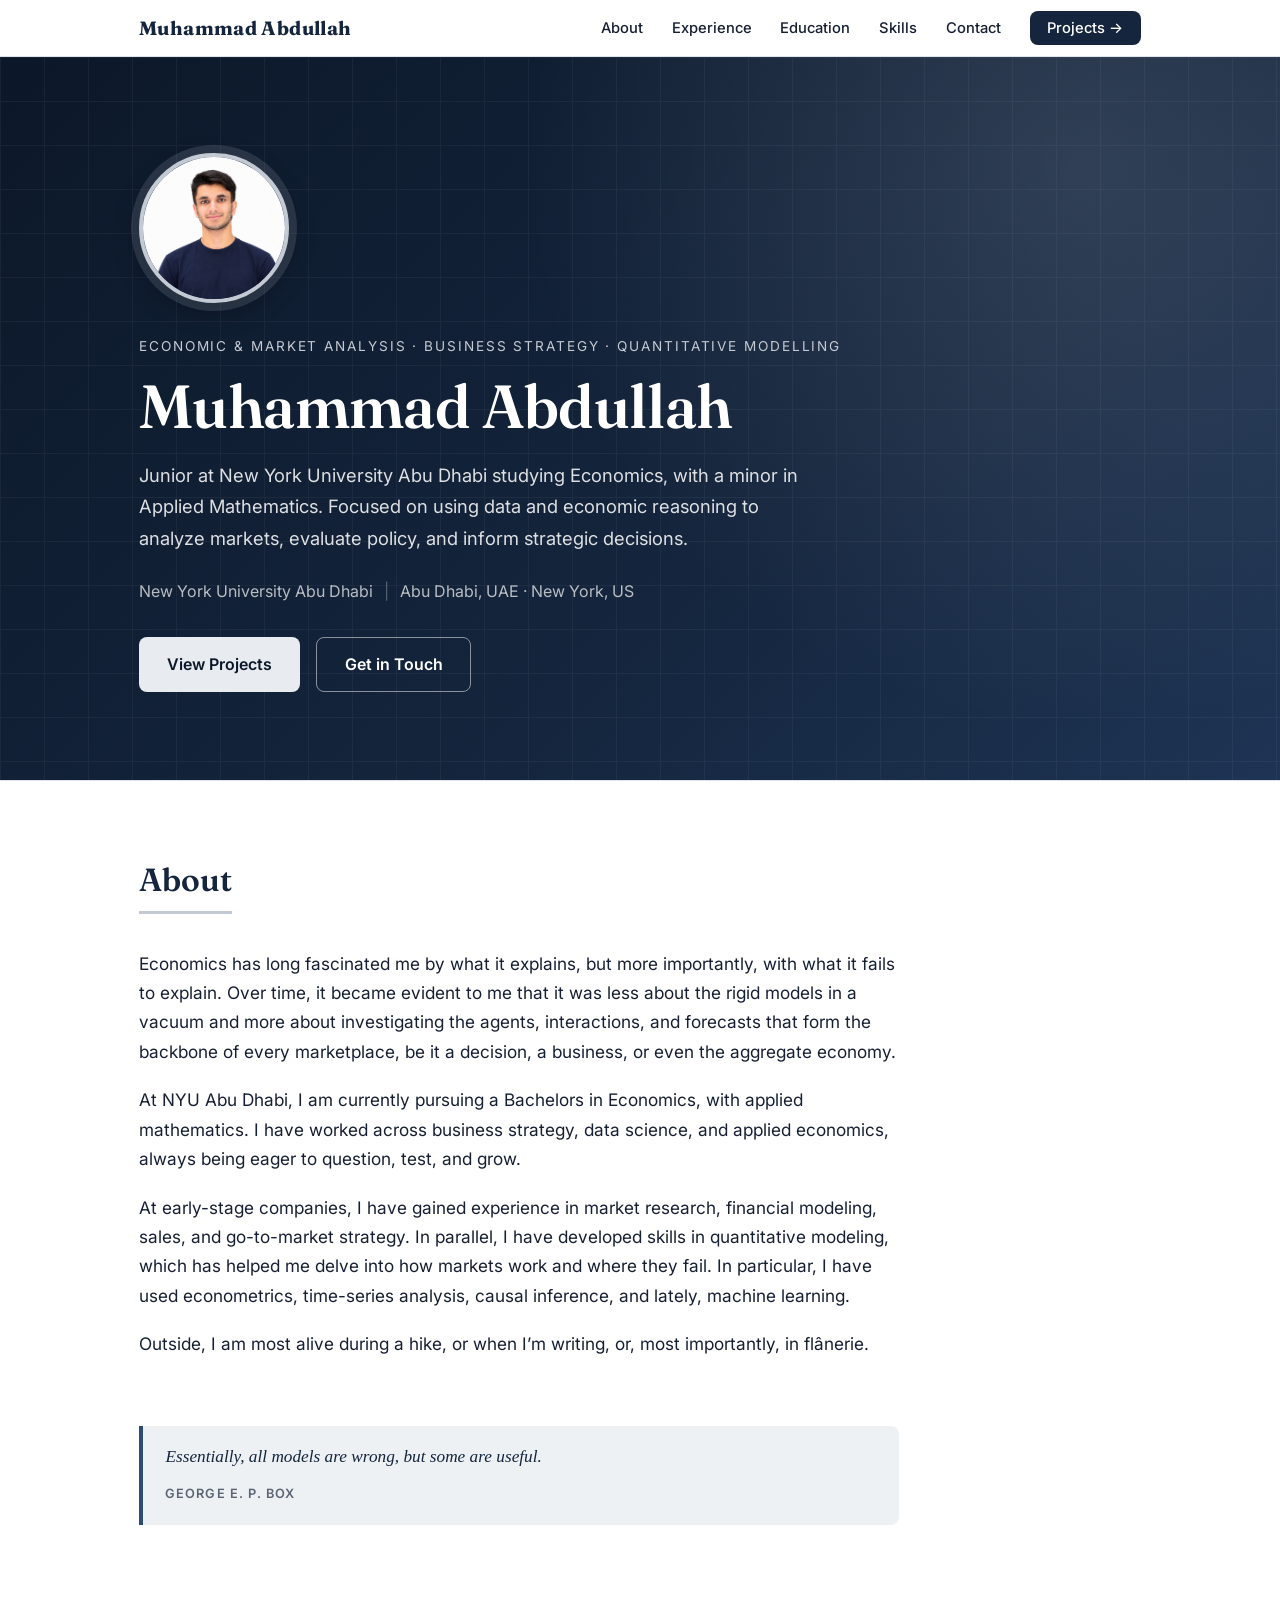
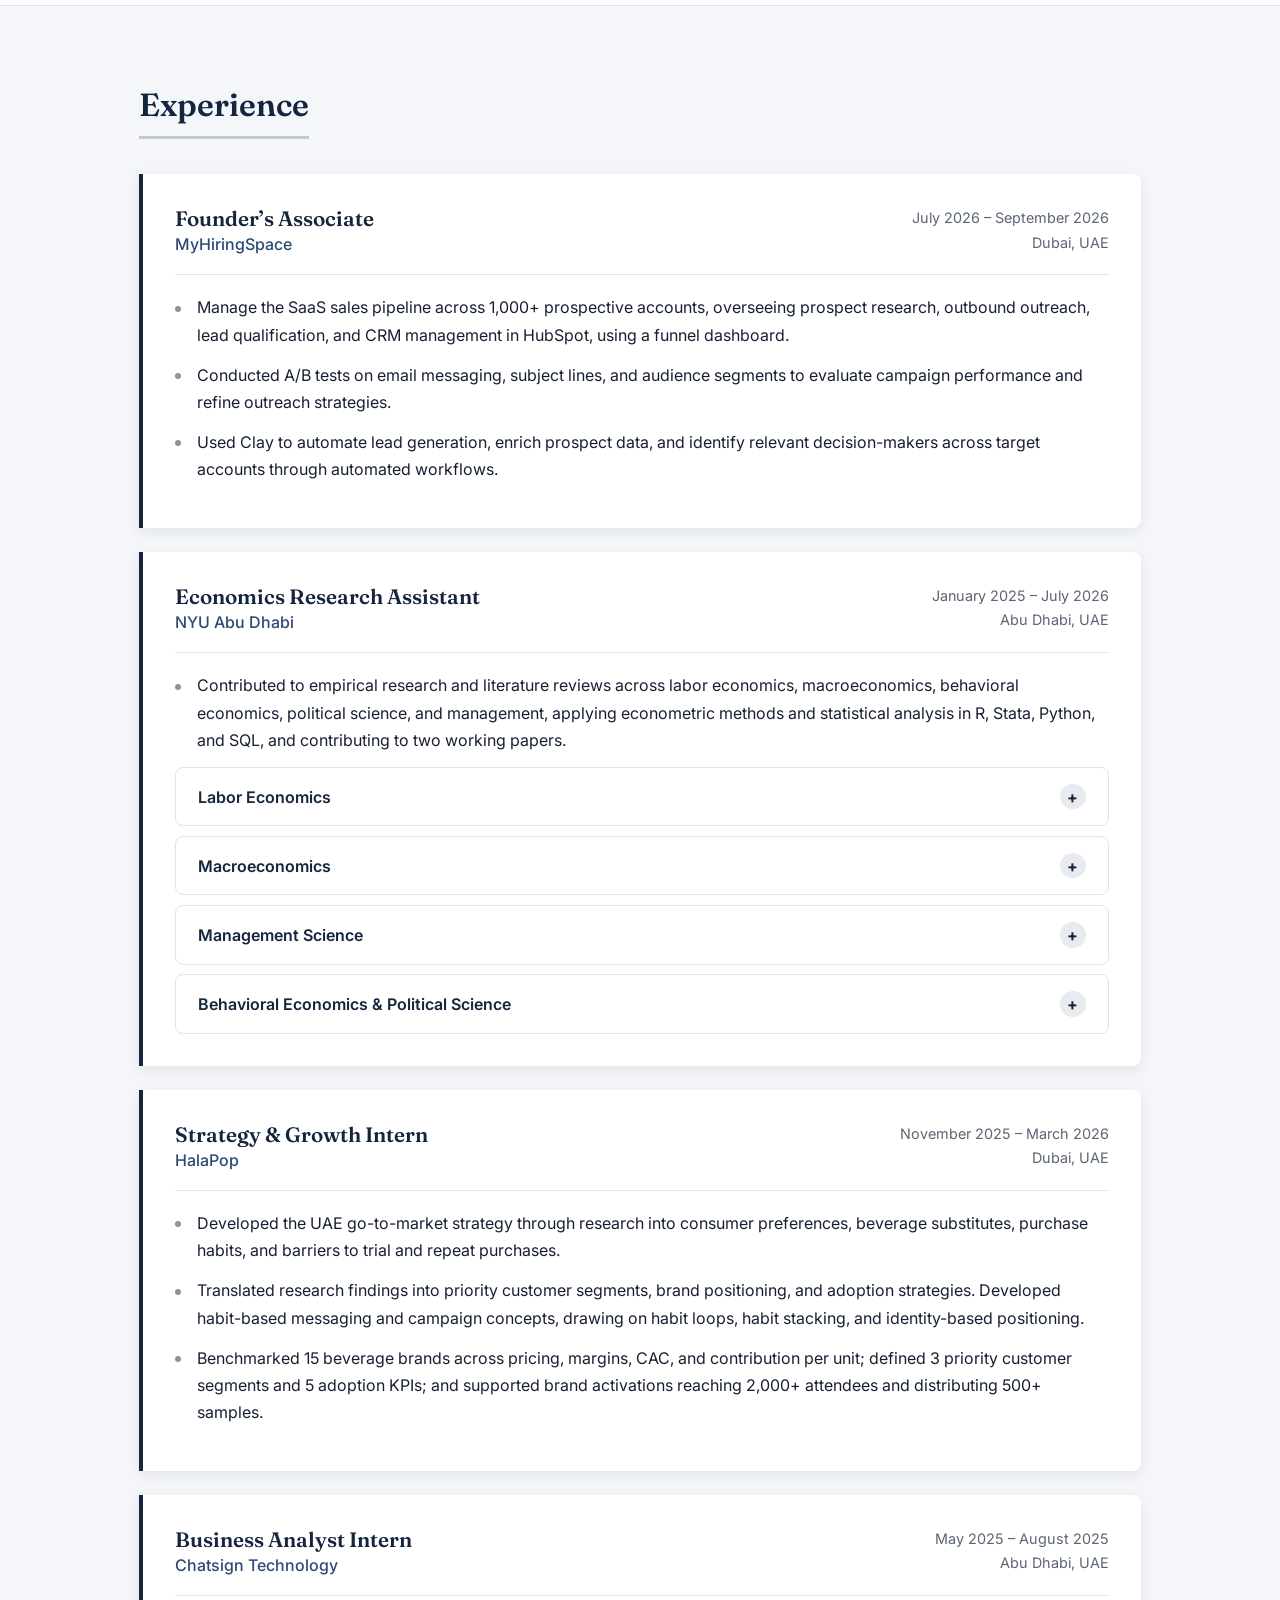
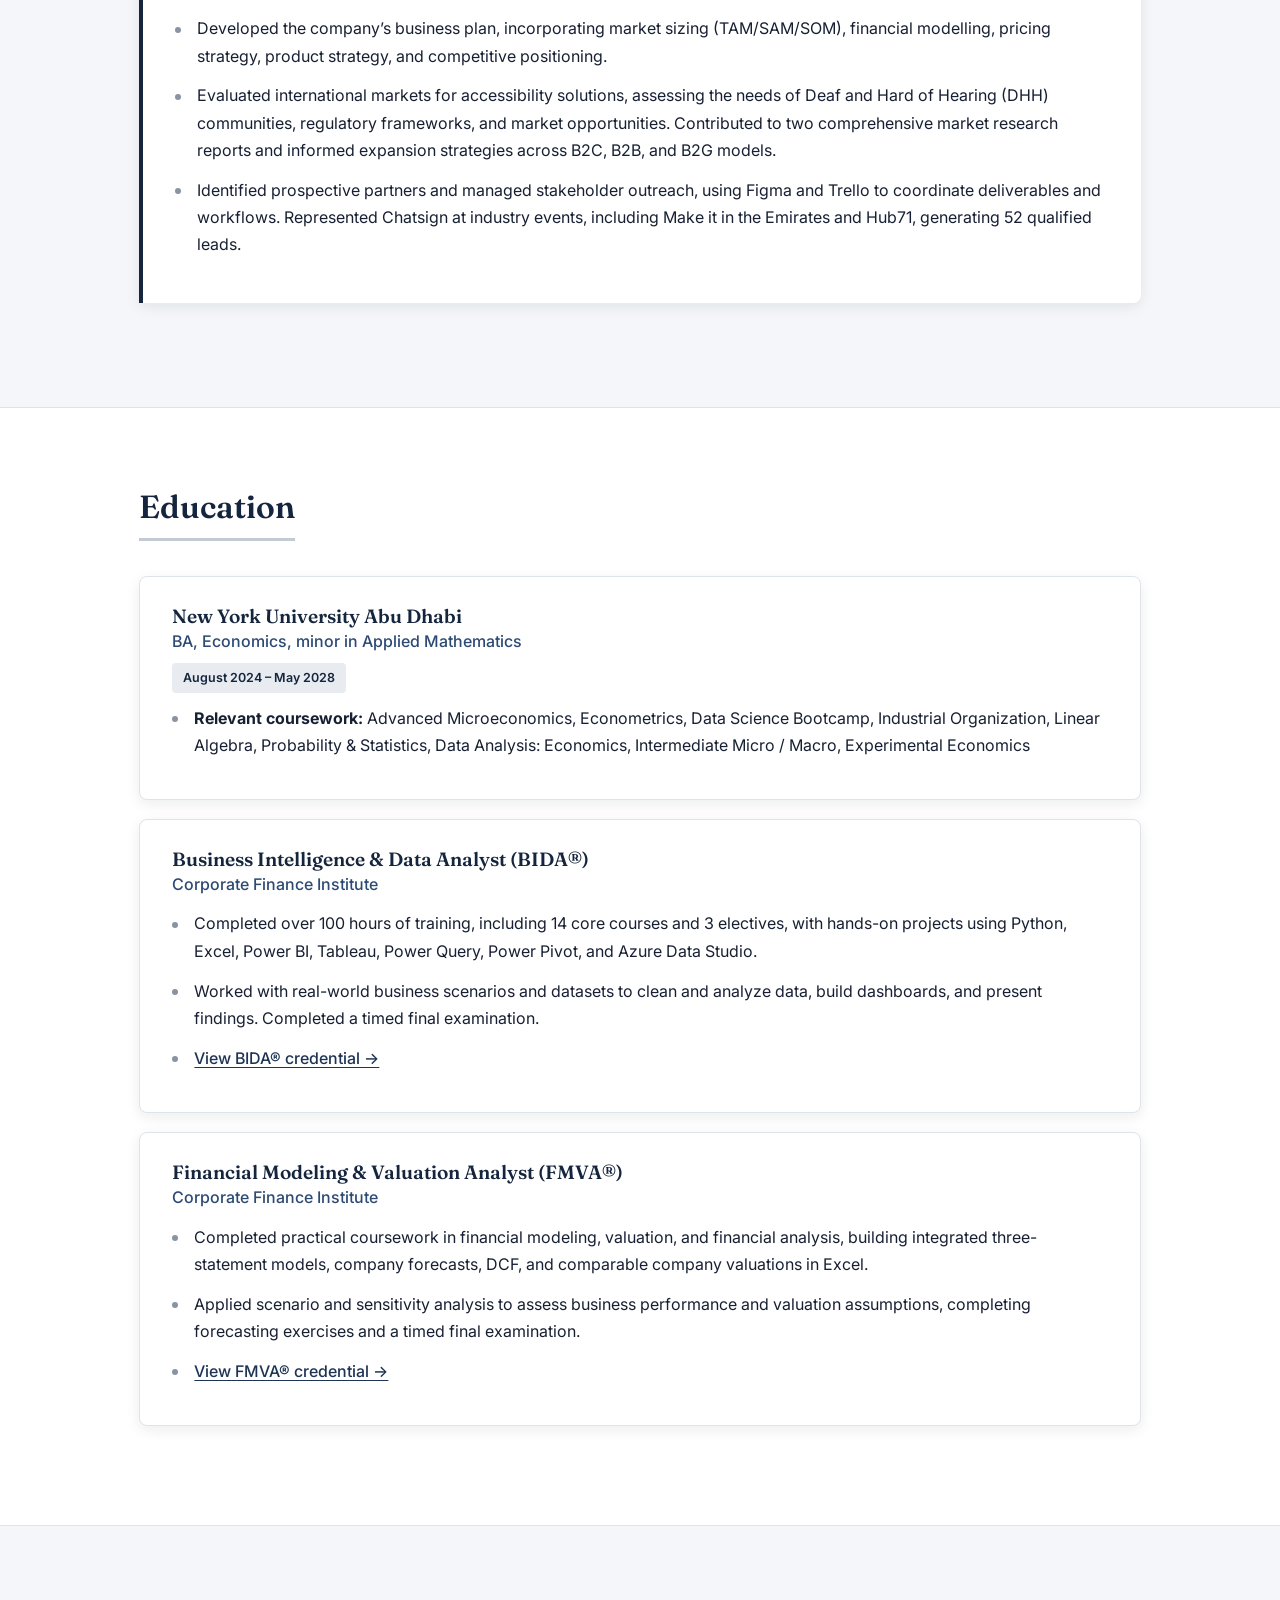
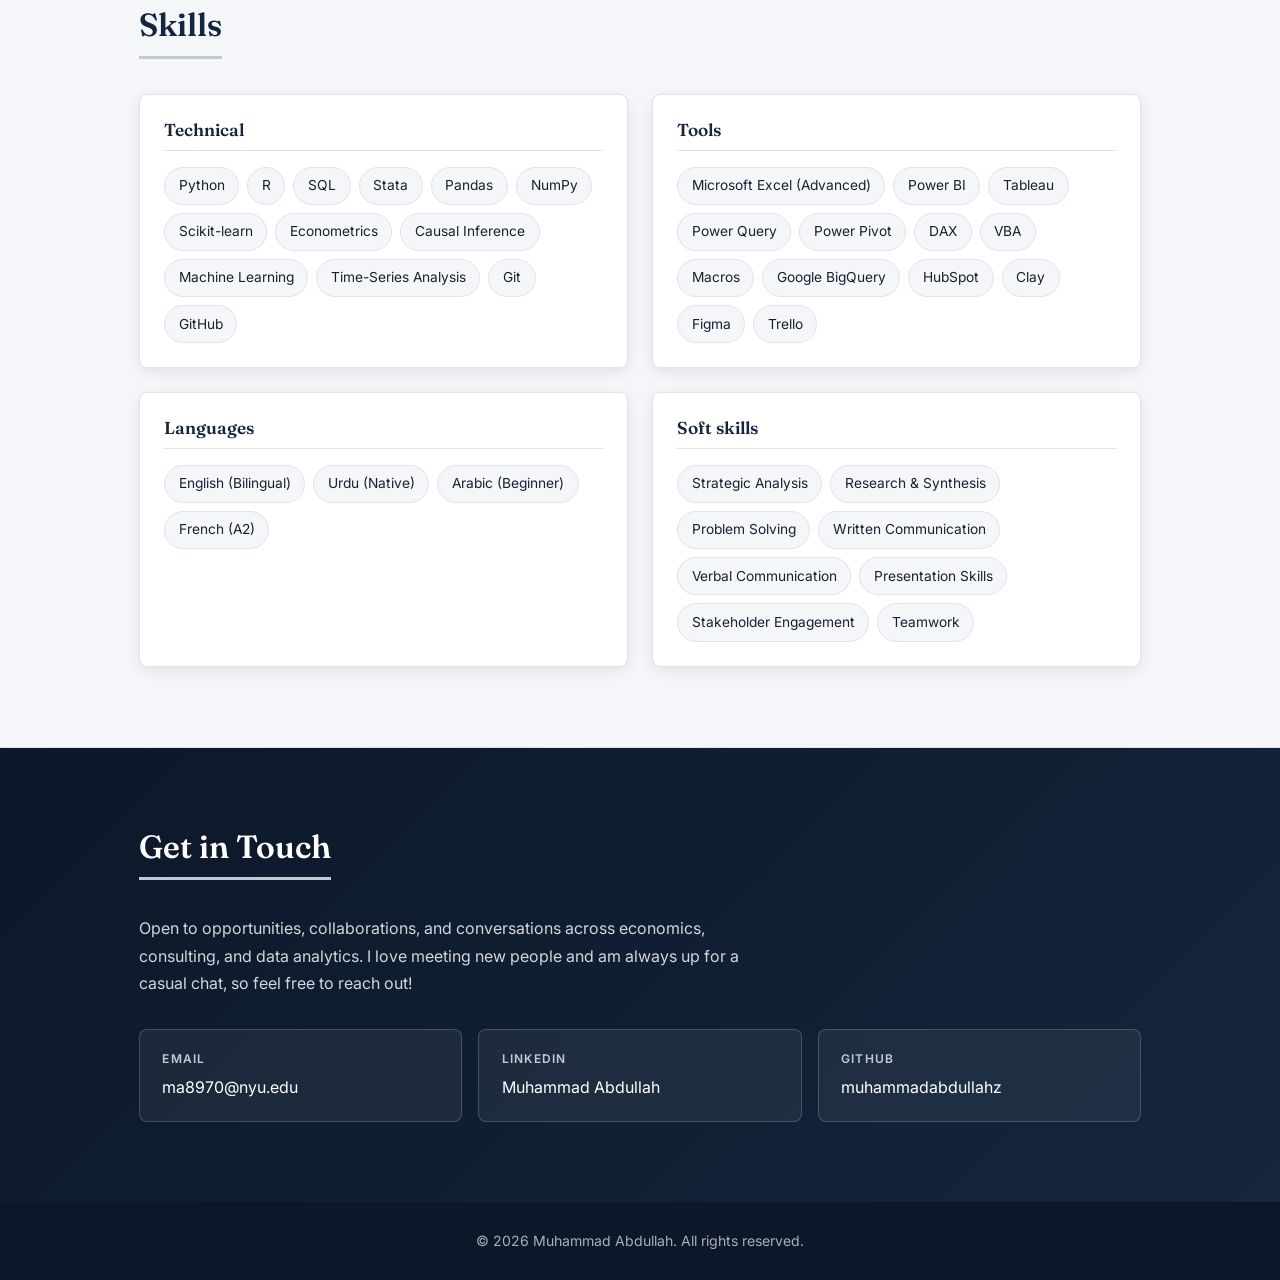
==== commit 48a255c6: "Update index.html" ====
--- a/index.html
+++ b/index.html
@@ -54,10 +54,10 @@
     <h2 class="title">About</h2>
     <div class="about">
       <div>
-        <p>Economics has long fascinated me...</p>
-        <p>At NYU Abu Dhabi...</p>
-        <p>At early-stage companies...</p>
-        <p>Outside, I am most alive during a hike...</p>
+        <p>Economics has long fascinated me by what it explains, but more importantly, with what it fails to explain. Over time, it became evident to me that it was less about the rigid models in a vacuum and more about investigating the agents, interactions, and forecasts that form the backbone of every marketplace, be it a decision, a business, or even the aggregate economy.</p>
+        <p>At NYU Abu Dhabi, I am currently pursuing a Bachelors in Economics, with applied mathematics. I have worked across business strategy, data science, and applied economics, always being eager to question, test, and grow.</p>
+        <p>At early-stage companies, I have gained experience in market research, financial modeling, sales, and go-to-market strategy. In parallel, I have developed skills in quantitative modeling, which has helped me delve into how markets work and where they fail. In particular, I have used econometrics, time-series analysis, causal inference, and lately, machine learning.</p>
+        <p>Outside, I am most alive during a hike, or when I&rsquo;m writing, or, most importantly, in fl&acirc;nerie.</p>
       </div>
       <blockquote class="pull">
         <p>Essentially, all models are wrong, but some are useful.</p>
